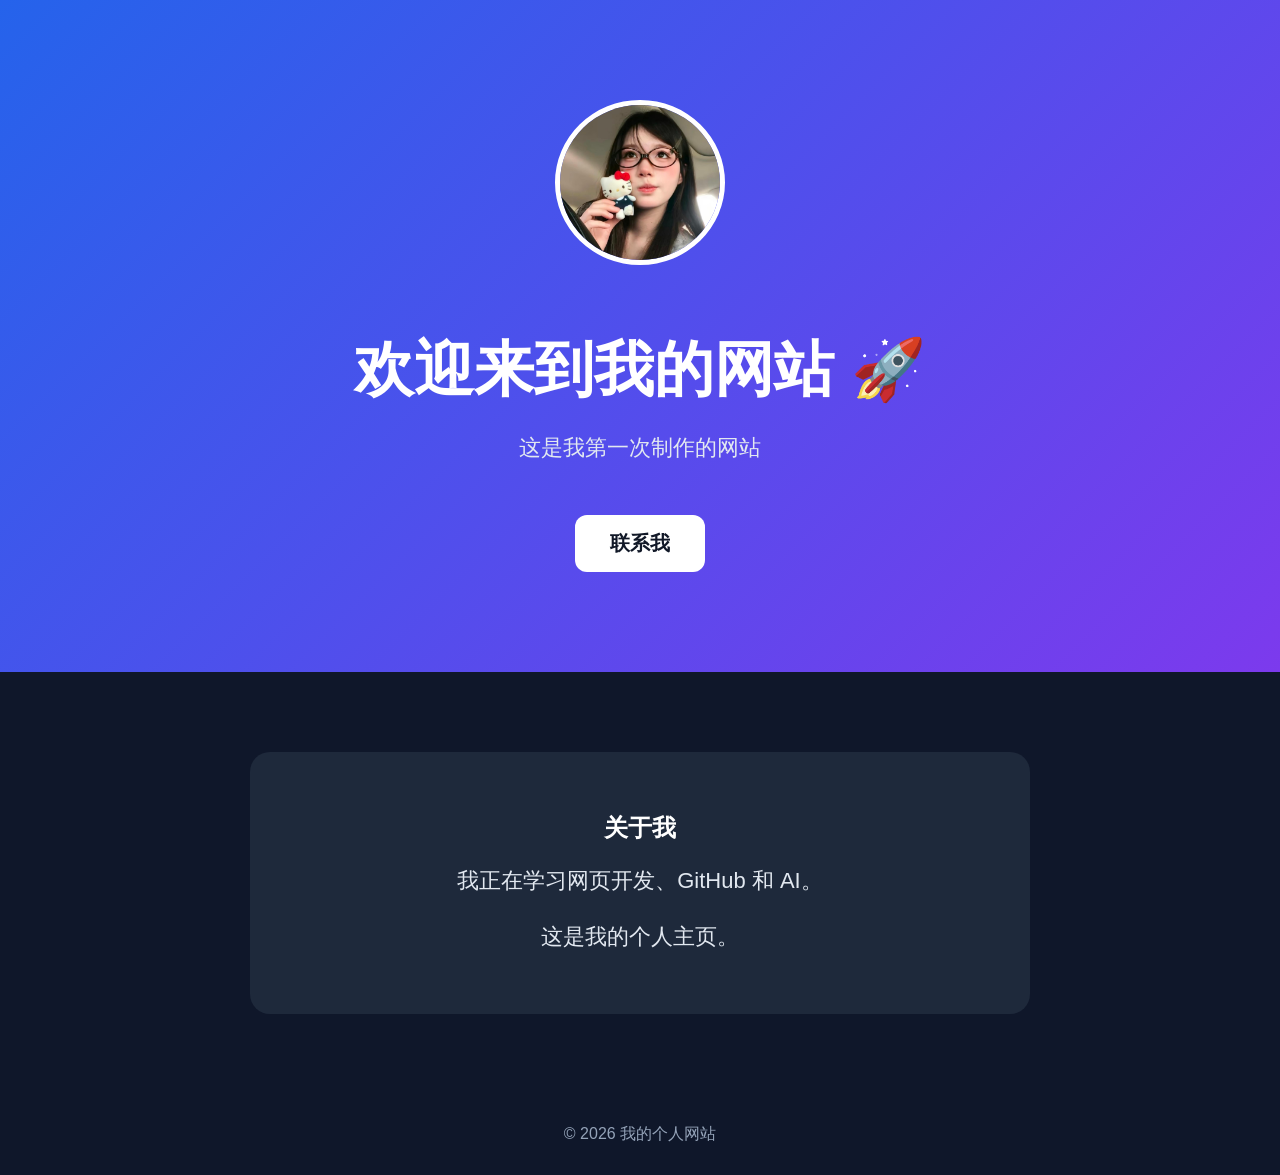
==== index.html @ aecef749 "Update index.html" ====
<!DOCTYPE html>
<html lang="zh">
<head>
  <meta charset="UTF-8">
  <meta name="viewport" content="width=device-width, initial-scale=1.0">
  <title>我的个人网站</title>

  <style>
    body{
      margin:0;
      font-family:Arial, sans-serif;
      background:#0f172a;
      color:white;
      text-align:center;
    }

    header{ padding:100px 20px;
      background:linear-gradient(135deg,#2563eb,#7c3aed);
    }

    h1{
      font-size:60px;
      margin-bottom:20px;
    }

    p{
      font-size:22px;
      color:#e2e8f0;
    }

    .btn{
      display:inline-block;
      margin-top:30px;
      padding:15px 35px;
      background:white;
      color:#111827;
      border-radius:12px;
      text-decoration:none;
      font-size:20px;
      font-weight:bold;
    }

    section{
      padding:80px 20px;
    }

    .card{
      max-width:700px;
      margin:auto;
      background:#1e293b;
      padding:40px;
      border-radius:20px;
    }

    footer{
      padding:30px;
      color:#94a3b8;
    }
  </style>
</head>

<body>

<header>
 <img src="59447ba5-a073-4893-a93e-718adc595aaf.jpg"
width="160"
style="border-radius:50%;margin-bottom:20px;border:5px solid white;">
  
  <h1>欢迎来到我的网站 🚀</h1>
  <p>这是我第一次制作的网站</p>

  <a class="btn" href="#">联系我</a>
</header>

<section>
  <div class="card">
    <h2>关于我</h2>

    <p>
      我正在学习网页开发、GitHub 和 AI。
      <br><br>
      这是我的个人主页。
    </p>
  </div>
</section>

<footer>
  © 2026 我的个人网站
</footer>

</body>
</html>
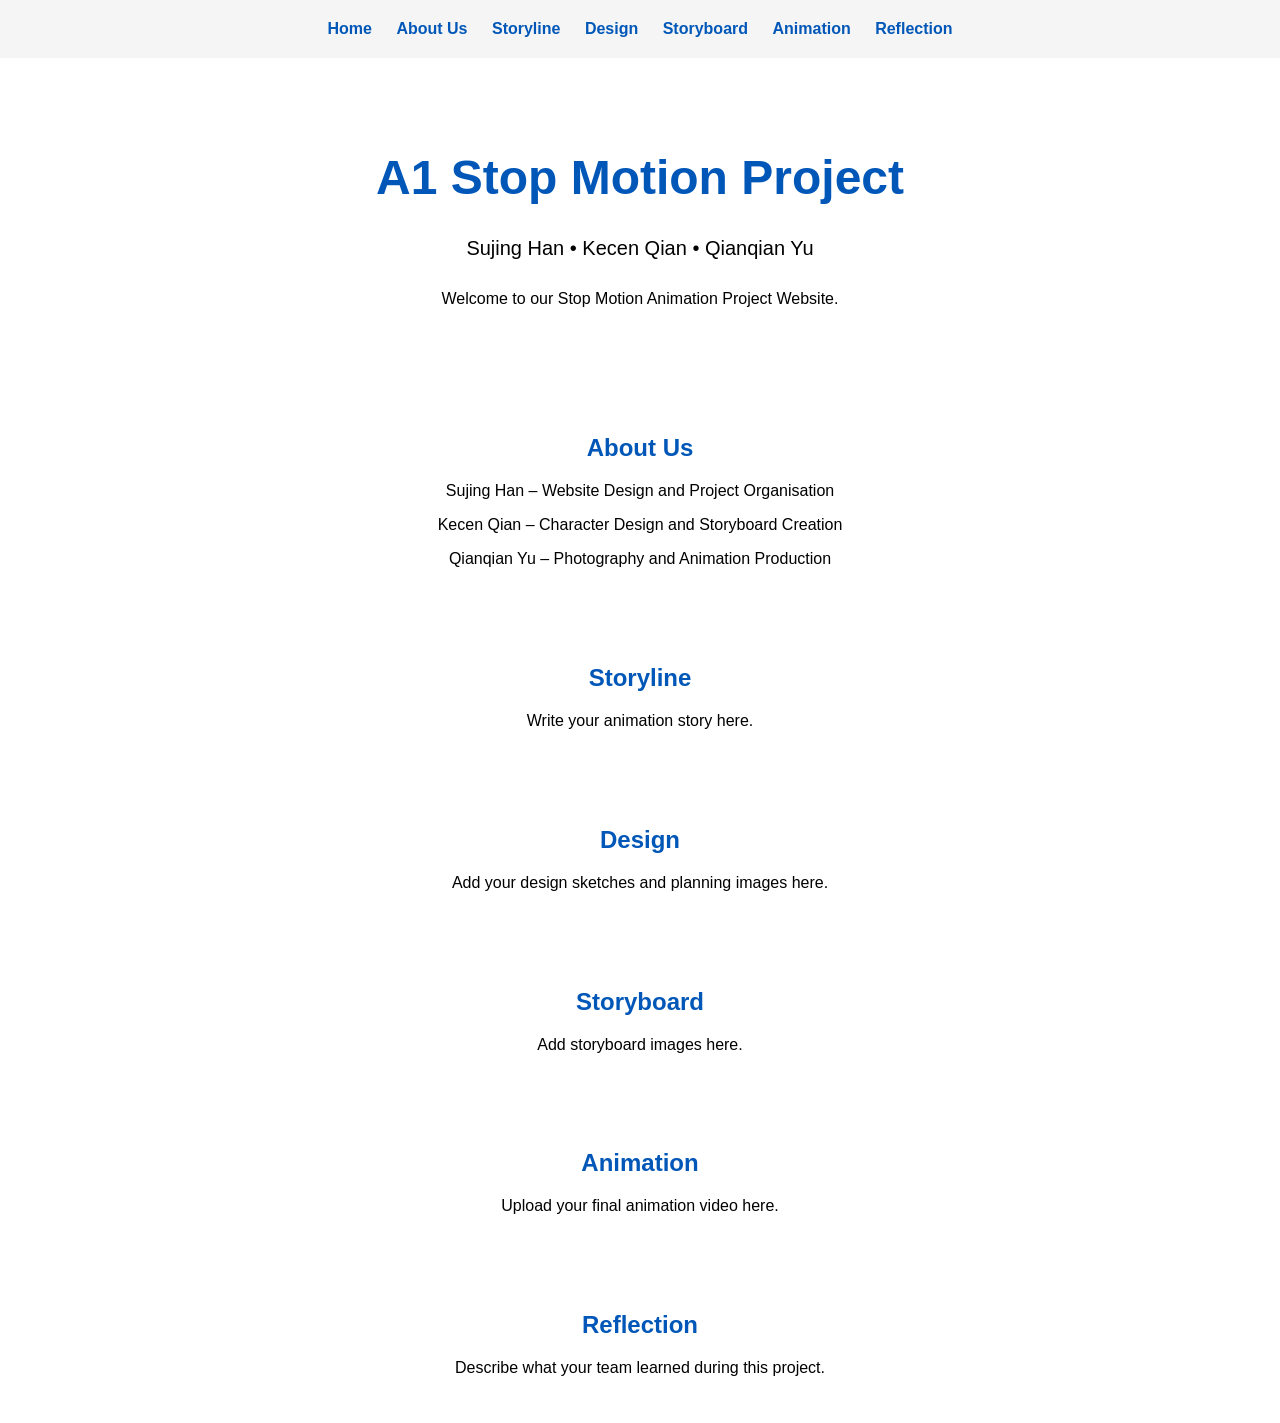
==== commit 806dfedf: "Update index.html" ====
--- a/index.html
+++ b/index.html
@@ -1,92 +1,142 @@
 <!DOCTYPE html>
-<html lang="zh">
+<html lang="en">
 <head>
-  <meta charset="UTF-8">
-  <meta name="viewport" content="width=device-width, initial-scale=1.0">
-  <title>我的个人网站</title>
+<meta charset="UTF-8">
+<meta name="viewport" content="width=device-width, initial-scale=1.0">
+<title>A1 Stop Motion Project</title>
 
-  <style>
-    body{
-      margin:0;
-      font-family:Arial, sans-serif;
-      background:#0f172a;
-      color:white;
-      text-align:center;
-    }
+<style>
+body{
+    margin:0;
+    font-family:Arial,sans-serif;
+    background:white;
+    text-align:center;
+}
 
-    header{ padding:100px 20px;
-      background:linear-gradient(135deg,#2563eb,#7c3aed);
-    }
+header{
+    padding:60px 20px;
+}
 
-    h1{
-      font-size:60px;
-      margin-bottom:20px;
-    }
+h1{
+    color:#0057b8;
+    font-size:48px;
+}
 
-    p{
-      font-size:22px;
-      color:#e2e8f0;
-    }
+.members{
+    margin:30px 0;
+    font-size:20px;
+}
 
-    .btn{
-      display:inline-block;
-      margin-top:30px;
-      padding:15px 35px;
-      background:white;
-      color:#111827;
-      border-radius:12px;
-      text-decoration:none;
-      font-size:20px;
-      font-weight:bold;
-    }
+img{
+    width:250px;
+    border-radius:20px;
+}
 
-    section{
-      padding:80px 20px;
-    }
+section{
+    max-width:800px;
+    margin:auto;
+    padding:30px;
+}
 
-    .card{
-      max-width:700px;
-      margin:auto;
-      background:#1e293b;
-      padding:40px;
-      border-radius:20px;
-    }
+h2{
+    color:#0057b8;
+}
 
-    footer{
-      padding:30px;
-      color:#94a3b8;
-    }
-  </style>
+.menu{
+    background:#f5f5f5;
+    padding:20px;
+}
+
+.menu a{
+    margin:10px;
+    color:#0057b8;
+    text-decoration:none;
+    font-weight:bold;
+}
+</style>
 </head>
 
 <body>
 
-<header>
- <img src="59447ba5-a073-4893-a93e-718adc595aaf.jpg"
-width="160"
-style="border-radius:50%;margin-bottom:20px;border:5px solid white;">
-  
-  <h1>欢迎来到我的网站 🚀</h1>
-  <p>这是我第一次制作的网站</p>
+<div class="menu">
+<a href="#home">Home</a>
+<a href="#about">About Us</a>
+<a href="#storyline">Storyline</a>
+<a href="#design">Design</a>
+<a href="#storyboard">Storyboard</a>
+<a href="#animation">Animation</a>
+<a href="#reflection">Reflection</a>
+</div>
 
-  <a class="btn" href="#">联系我</a>
+<header id="home">
+<h1>A1 Stop Motion Project</h1>
+
+<div class="members">
+Sujing Han • Kecen Qian • Qianqian Yu
+</div>
+
+<p>
+Welcome to our Stop Motion Animation Project Website.
+</p>
 </header>
 
-<section>
-  <div class="card">
-    <h2>关于我</h2>
+<section id="about">
+<h2>About Us</h2>
 
-    <p>
-      我正在学习网页开发、GitHub 和 AI。
-      <br><br>
-      这是我的个人主页。
-    </p>
-  </div>
+<p>
+Sujing Han – Website Design and Project Organisation
+</p>
+
+<p>
+Kecen Qian – Character Design and Storyboard Creation
+</p>
+
+<p>
+Qianqian Yu – Photography and Animation Production
+</p>
+
 </section>
 
-<footer>
-  © 2026 我的个人网站
-</footer>
+<section id="storyline">
+<h2>Storyline</h2>
+
+<p>
+Write your animation story here.
+</p>
+</section>
+
+<section id="design">
+<h2>Design</h2>
+
+<p>
+Add your design sketches and planning images here.
+</p>
+</section>
+
+<section id="storyboard">
+<h2>Storyboard</h2>
+
+<p>
+Add storyboard images here.
+</p>
+</section>
+
+<section id="animation">
+<h2>Animation</h2>
+
+<p>
+Upload your final animation video here.
+</p>
+</section>
+
+<section id="reflection">
+<h2>Reflection</h2>
+
+<p>
+Describe what your team learned during this project.
+</p>
+</section>
 
 </body>
 </html>
+</html>
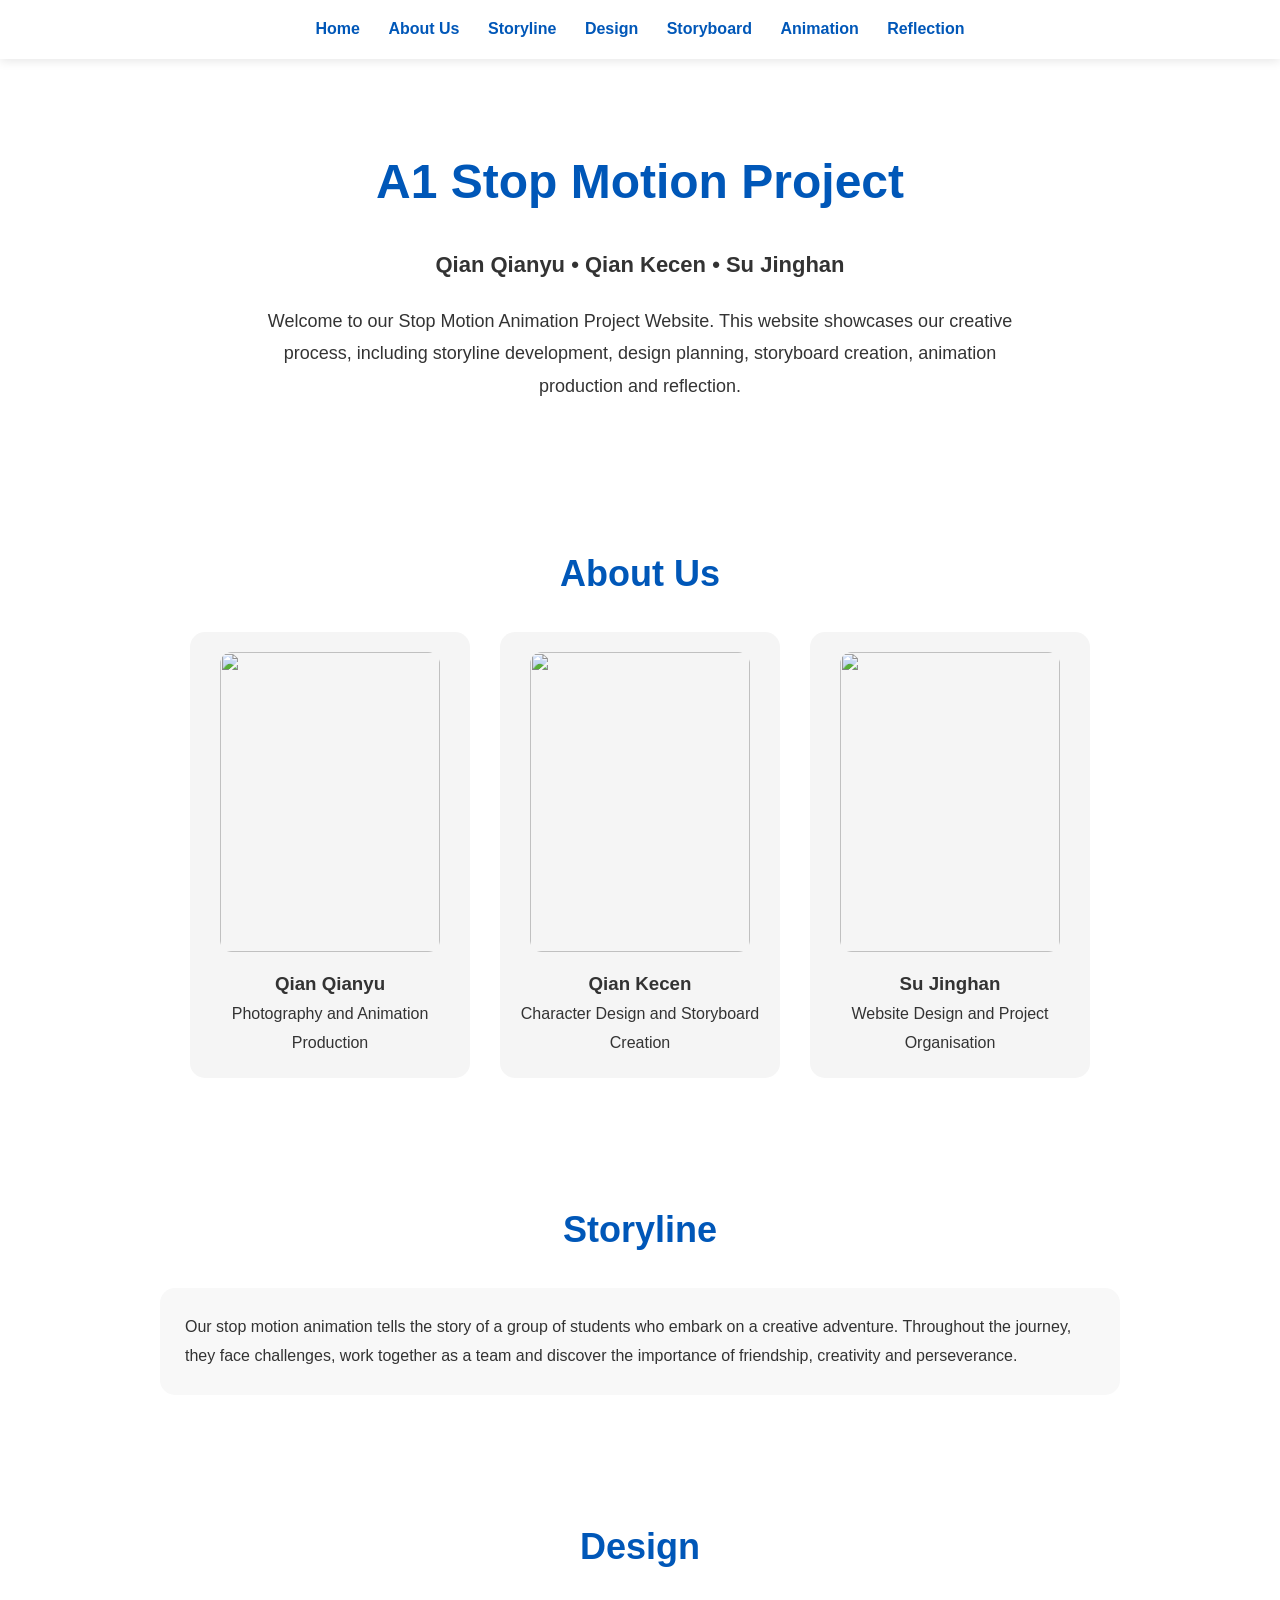
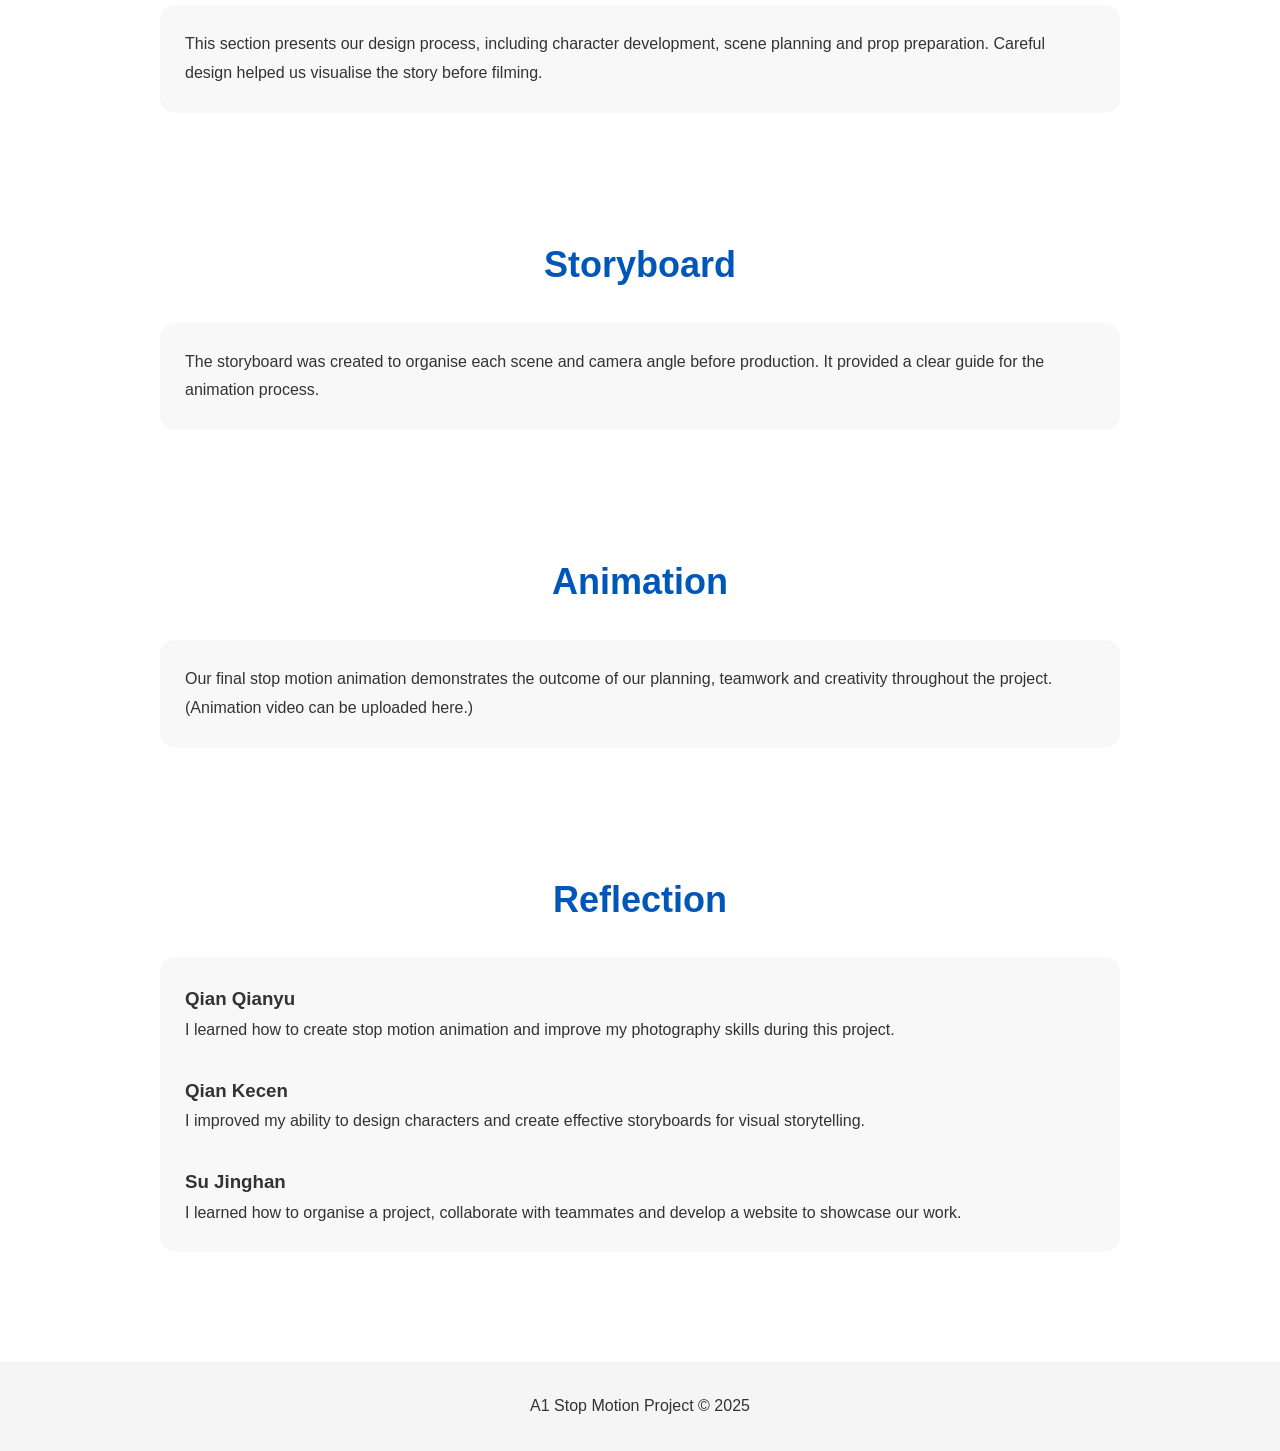
==== commit c25968af: "Update index.html" ====
--- a/index.html
+++ b/index.html
@@ -3,62 +3,140 @@
 <head>
 <meta charset="UTF-8">
 <meta name="viewport" content="width=device-width, initial-scale=1.0">
+
 <title>A1 Stop Motion Project</title>
 
 <style>
+
+*{
+margin:0;
+padding:0;
+box-sizing:border-box;
+}
+
 body{
-    margin:0;
-    font-family:Arial,sans-serif;
-    background:white;
-    text-align:center;
+font-family:Arial,sans-serif;
+background:#ffffff;
+color:#333;
+line-height:1.8;
+}
+
+nav{
+position:sticky;
+top:0;
+background:white;
+padding:15px;
+text-align:center;
+box-shadow:0 2px 10px rgba(0,0,0,0.1);
+z-index:100;
+}
+
+nav a{
+color:#0057b8;
+text-decoration:none;
+margin:0 12px;
+font-weight:bold;
 }
 
 header{
-    padding:60px 20px;
+padding:80px 20px;
+text-align:center;
 }
 
 h1{
-    color:#0057b8;
-    font-size:48px;
+color:#0057b8;
+font-size:48px;
+margin-bottom:20px;
 }
 
 .members{
-    margin:30px 0;
-    font-size:20px;
-}
-
-img{
-    width:250px;
-    border-radius:20px;
+font-size:22px;
+font-weight:bold;
+margin-bottom:20px;
+}
+
+.intro{
+max-width:800px;
+margin:auto;
+font-size:18px;
 }
 
 section{
-    max-width:800px;
-    margin:auto;
-    padding:30px;
+max-width:1000px;
+margin:auto;
+padding:60px 20px;
 }
 
 h2{
-    color:#0057b8;
-}
-
-.menu{
-    background:#f5f5f5;
-    padding:20px;
-}
-
-.menu a{
-    margin:10px;
-    color:#0057b8;
-    text-decoration:none;
-    font-weight:bold;
-}
+color:#0057b8;
+margin-bottom:25px;
+font-size:36px;
+text-align:center;
+}
+
+.member-container{
+display:flex;
+flex-wrap:wrap;
+justify-content:center;
+gap:30px;
+}
+
+.member-box{
+width:280px;
+background:#f5f5f5;
+padding:20px;
+border-radius:15px;
+text-align:center;
+}
+
+.member-box img{
+width:220px;
+height:300px;
+object-fit:cover;
+border-radius:12px;
+margin-bottom:15px;
+}
+
+.card{
+background:#f8f8f8;
+padding:25px;
+border-radius:15px;
+}
+
+footer{
+background:#f5f5f5;
+padding:30px;
+text-align:center;
+margin-top:50px;
+}
+
+@media(max-width:768px){
+
+h1{
+font-size:38px;
+}
+
+.members{
+font-size:18px;
+}
+
+nav a{
+display:block;
+margin:10px 0;
+}
+
+.member-box{
+width:100%;
+}
+
+}
+
 </style>
 </head>
 
 <body>
 
-<div class="menu">
+<nav>
 <a href="#home">Home</a>
 <a href="#about">About Us</a>
 <a href="#storyline">Storyline</a>
@@ -66,77 +144,169 @@
 <a href="#storyboard">Storyboard</a>
 <a href="#animation">Animation</a>
 <a href="#reflection">Reflection</a>
-</div>
+</nav>
 
 <header id="home">
+
 <h1>A1 Stop Motion Project</h1>
 
 <div class="members">
-Sujing Han • Kecen Qian • Qianqian Yu
-</div>
-
-<p>
+Qian Qianyu • Qian Kecen • Su Jinghan
+</div>
+
+<p class="intro">
 Welcome to our Stop Motion Animation Project Website.
-</p>
+This website showcases our creative process, including
+storyline development, design planning, storyboard creation,
+animation production and reflection.
+</p>
+
 </header>
 
 <section id="about">
+
 <h2>About Us</h2>
 
-<p>
-Sujing Han – Website Design and Project Organisation
-</p>
-
-<p>
-Kecen Qian – Character Design and Storyboard Creation
-</p>
-
-<p>
-Qianqian Yu – Photography and Animation Production
-</p>
+<div class="member-container">
+
+<div class="member-box">
+<img src="qianqianyu.jpg">
+<h3>Qian Qianyu</h3>
+<p>
+Photography and Animation Production
+</p>
+</div>
+
+<div class="member-box">
+<img src="qiankecen.jpg">
+<h3>Qian Kecen</h3>
+<p>
+Character Design and Storyboard Creation
+</p>
+</div>
+
+<div class="member-box">
+<img src="sujinghan.jpg">
+<h3>Su Jinghan</h3>
+<p>
+Website Design and Project Organisation
+</p>
+</div>
+
+</div>
 
 </section>
 
 <section id="storyline">
+
 <h2>Storyline</h2>
 
-<p>
-Write your animation story here.
-</p>
+<div class="card">
+
+<p>
+Our stop motion animation tells the story of a group of students
+who embark on a creative adventure. Throughout the journey,
+they face challenges, work together as a team and discover the
+importance of friendship, creativity and perseverance.
+</p>
+
+</div>
+
 </section>
 
 <section id="design">
+
 <h2>Design</h2>
 
-<p>
-Add your design sketches and planning images here.
-</p>
+<div class="card">
+
+<p>
+This section presents our design process, including character
+development, scene planning and prop preparation. Careful design
+helped us visualise the story before filming.
+</p>
+
+</div>
+
 </section>
 
 <section id="storyboard">
+
 <h2>Storyboard</h2>
 
-<p>
-Add storyboard images here.
-</p>
+<div class="card">
+
+<p>
+The storyboard was created to organise each scene and camera
+angle before production. It provided a clear guide for the
+animation process.
+</p>
+
+</div>
+
 </section>
 
 <section id="animation">
+
 <h2>Animation</h2>
 
-<p>
-Upload your final animation video here.
-</p>
+<div class="card">
+
+<p>
+Our final stop motion animation demonstrates the outcome of our
+planning, teamwork and creativity throughout the project.
+</p>
+
+<p>
+(Animation video can be uploaded here.)
+</p>
+
+</div>
+
 </section>
 
 <section id="reflection">
+
 <h2>Reflection</h2>
 
-<p>
-Describe what your team learned during this project.
-</p>
-</section>
+<div class="card">
+
+<h3>Qian Qianyu</h3>
+
+<p>
+I learned how to create stop motion animation and improve my
+photography skills during this project.
+</p>
+
+<br>
+
+<h3>Qian Kecen</h3>
+
+<p>
+I improved my ability to design characters and create effective
+storyboards for visual storytelling.
+</p>
+
+<br>
+
+<h3>Su Jinghan</h3>
+
+<p>
+I learned how to organise a project, collaborate with teammates
+and develop a website to showcase our work.
+</p>
+
+</div>
+
+</section>
+
+<footer>
+
+<p>
+A1 Stop Motion Project © 2025
+</p>
+
+</footer>
 
 </body>
 </html>
-</html>
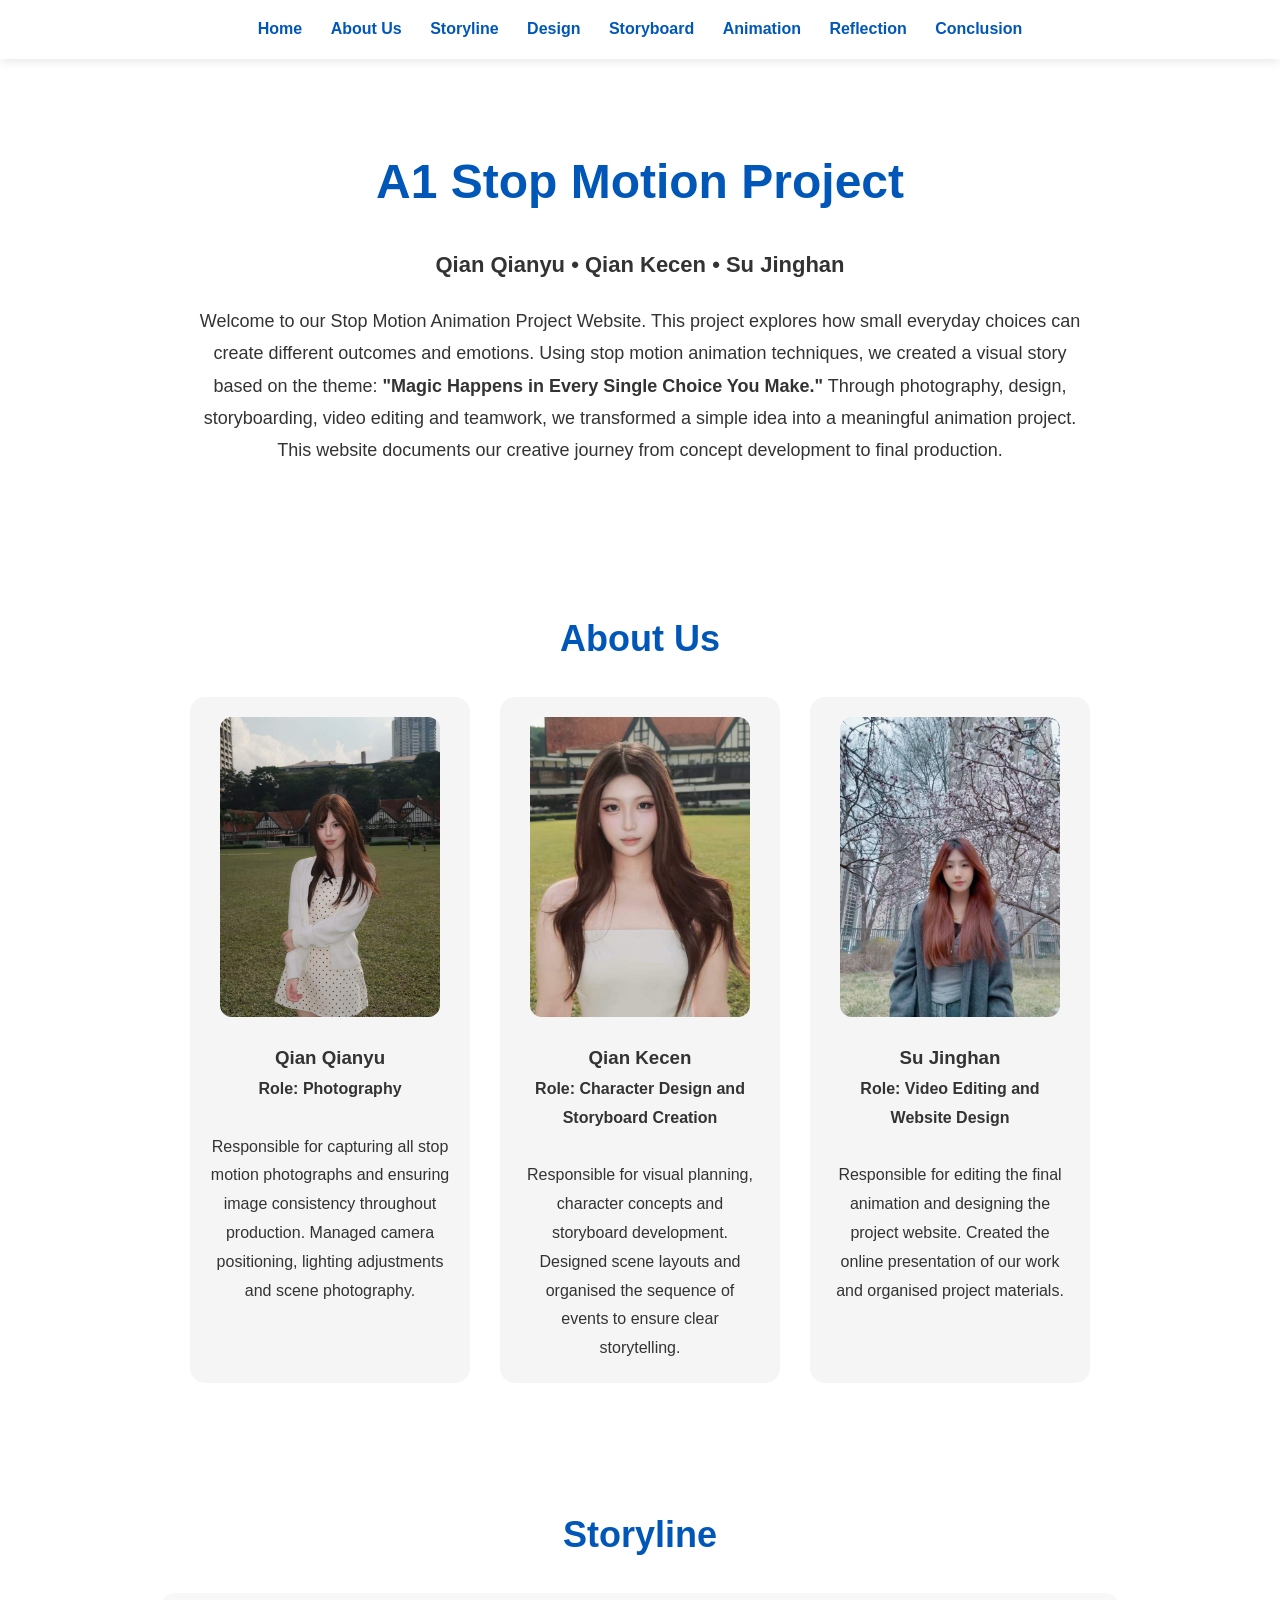
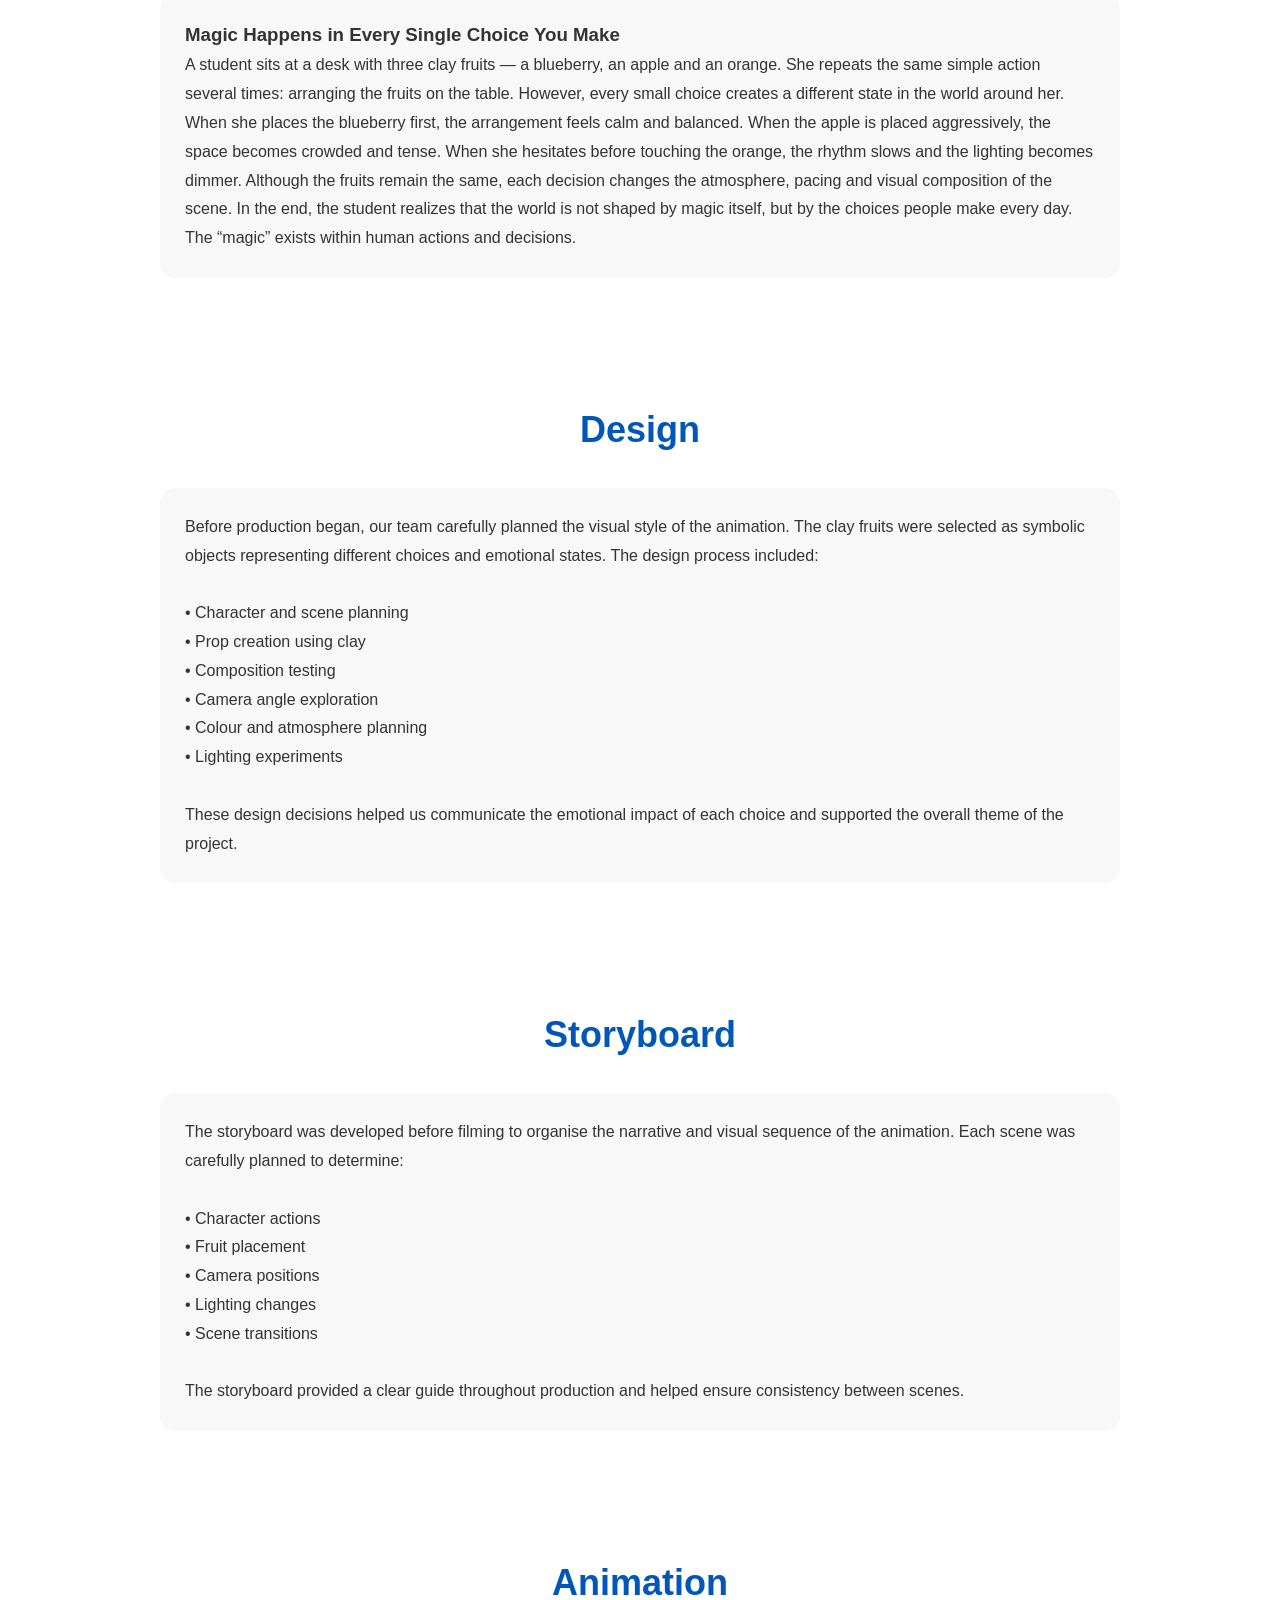
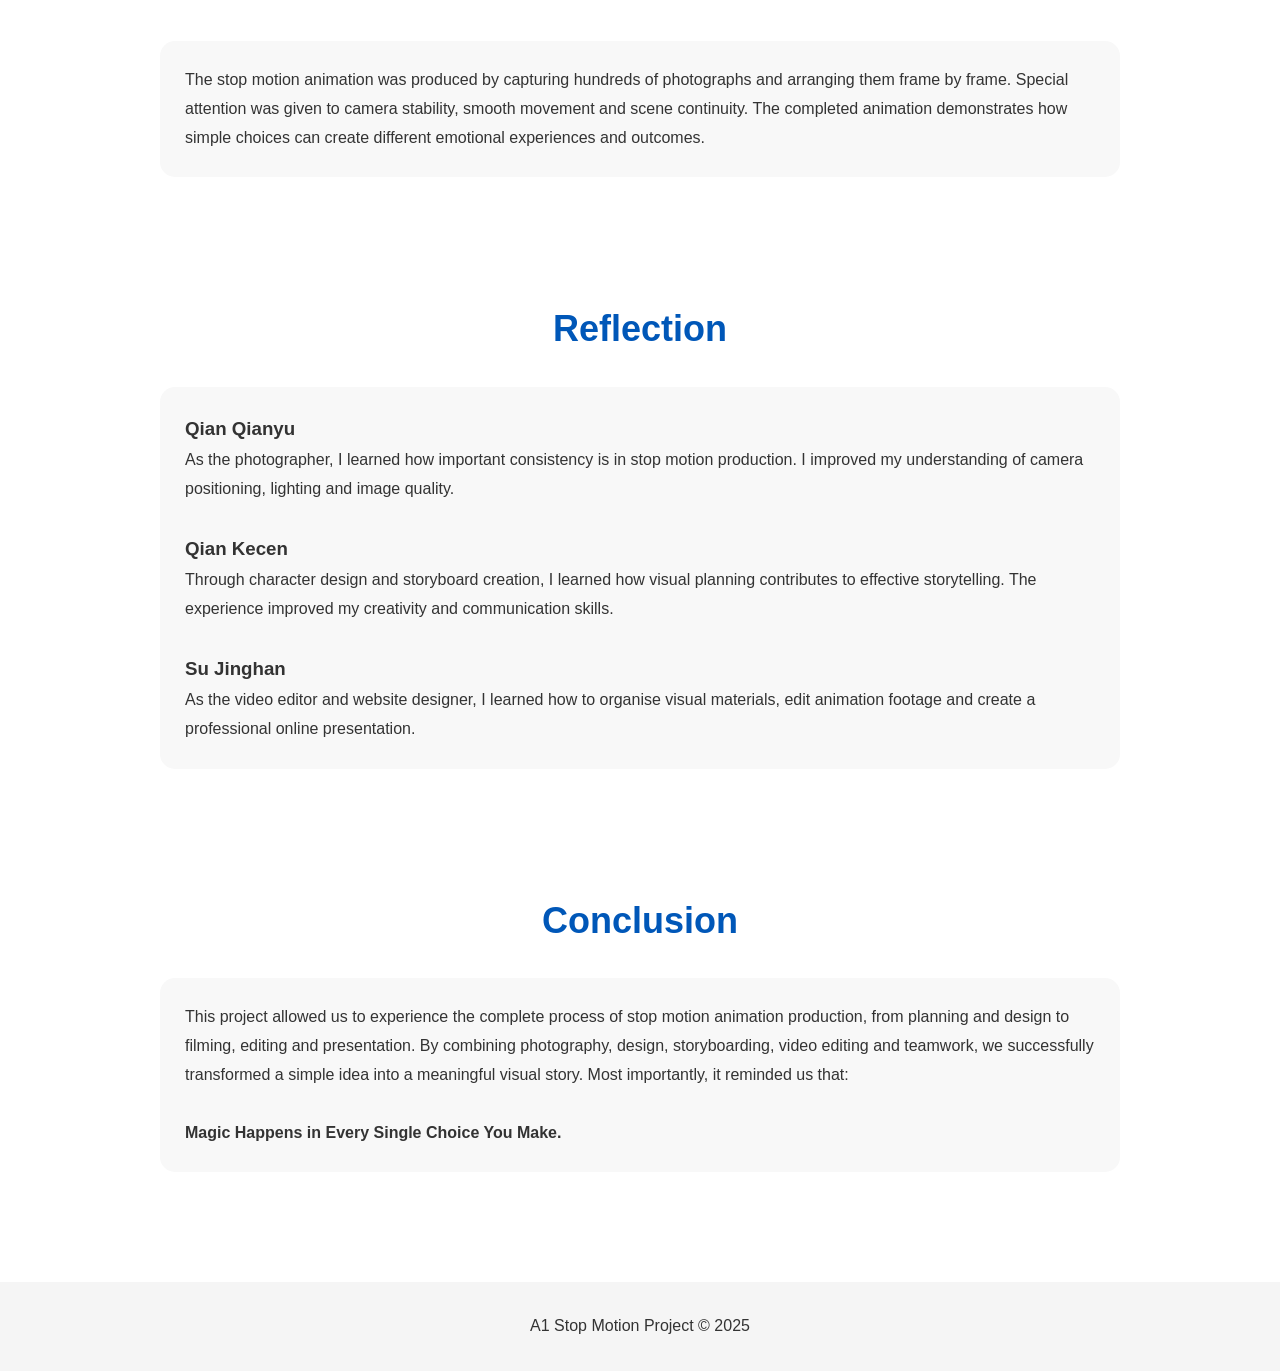
==== commit 07d3871f: "Update index.html" ====
--- a/index.html
+++ b/index.html
@@ -3,7 +3,6 @@
 <head>
 <meta charset="UTF-8">
 <meta name="viewport" content="width=device-width, initial-scale=1.0">
-
 <title>A1 Stop Motion Project</title>
 
 <style>
@@ -14,8 +13,12 @@
 box-sizing:border-box;
 }
 
+html{
+scroll-behavior:smooth;
+}
+
 body{
-font-family:Arial,sans-serif;
+font-family:Arial, sans-serif;
 background:#ffffff;
 color:#333;
 line-height:1.8;
@@ -28,7 +31,7 @@
 padding:15px;
 text-align:center;
 box-shadow:0 2px 10px rgba(0,0,0,0.1);
-z-index:100;
+z-index:1000;
 }
 
 nav a{
@@ -44,8 +47,8 @@
 }
 
 h1{
+font-size:48px;
 color:#0057b8;
-font-size:48px;
 margin-bottom:20px;
 }
 
@@ -56,7 +59,7 @@
 }
 
 .intro{
-max-width:800px;
+max-width:900px;
 margin:auto;
 font-size:18px;
 }
@@ -68,9 +71,9 @@
 }
 
 h2{
+font-size:36px;
 color:#0057b8;
 margin-bottom:25px;
-font-size:36px;
 text-align:center;
 }
 
@@ -82,10 +85,10 @@
 }
 
 .member-box{
-width:280px;
 background:#f5f5f5;
 padding:20px;
 border-radius:15px;
+width:280px;
 text-align:center;
 }
 
@@ -112,17 +115,17 @@
 
 @media(max-width:768px){
 
-h1{
-font-size:38px;
-}
-
-.members{
-font-size:18px;
-}
-
 nav a{
 display:block;
 margin:10px 0;
+}
+
+h1{
+font-size:38px;
+}
+
+.members{
+font-size:18px;
 }
 
 .member-box{
@@ -144,6 +147,7 @@
 <a href="#storyboard">Storyboard</a>
 <a href="#animation">Animation</a>
 <a href="#reflection">Reflection</a>
+<a href="#conclusion">Conclusion</a>
 </nav>
 
 <header id="home">
@@ -156,9 +160,16 @@
 
 <p class="intro">
 Welcome to our Stop Motion Animation Project Website.
-This website showcases our creative process, including
-storyline development, design planning, storyboard creation,
-animation production and reflection.
+
+This project explores how small everyday choices can create different outcomes and emotions.
+
+Using stop motion animation techniques, we created a visual story based on the theme:
+
+<strong>"Magic Happens in Every Single Choice You Make."</strong>
+
+Through photography, design, storyboarding, video editing and teamwork, we transformed a simple idea into a meaningful animation project.
+
+This website documents our creative journey from concept development to final production.
 </p>
 
 </header>
@@ -170,27 +181,48 @@
 <div class="member-container">
 
 <div class="member-box">
-<img src="qianqianyu.jpg">
+
+<img src="QIAN QIANYU.jpg">
+
 <h3>Qian Qianyu</h3>
-<p>
-Photography and Animation Production
-</p>
+
+<p>
+<strong>Role: Photography</strong>
+<br><br>
+Responsible for capturing all stop motion photographs and ensuring image consistency throughout production.
+Managed camera positioning, lighting adjustments and scene photography.
+</p>
+
 </div>
 
 <div class="member-box">
-<img src="qiankecen.jpg">
+
+<img src="QIAN KECEN.jpg">
+
 <h3>Qian Kecen</h3>
-<p>
-Character Design and Storyboard Creation
-</p>
+
+<p>
+<strong>Role: Character Design and Storyboard Creation</strong>
+<br><br>
+Responsible for visual planning, character concepts and storyboard development.
+Designed scene layouts and organised the sequence of events to ensure clear storytelling.
+</p>
+
 </div>
 
 <div class="member-box">
-<img src="sujinghan.jpg">
+
+<img src="SU JINGHAN.JPG">
+
 <h3>Su Jinghan</h3>
-<p>
-Website Design and Project Organisation
-</p>
+
+<p>
+<strong>Role: Video Editing and Website Design</strong>
+<br><br>
+Responsible for editing the final animation and designing the project website.
+Created the online presentation of our work and organised project materials.
+</p>
+
 </div>
 
 </div>
@@ -203,11 +235,28 @@
 
 <div class="card">
 
-<p>
-Our stop motion animation tells the story of a group of students
-who embark on a creative adventure. Throughout the journey,
-they face challenges, work together as a team and discover the
-importance of friendship, creativity and perseverance.
+<h3>Magic Happens in Every Single Choice You Make</h3>
+
+<p>
+
+A student sits at a desk with three clay fruits — a blueberry, an apple and an orange.
+
+She repeats the same simple action several times: arranging the fruits on the table.
+
+However, every small choice creates a different state in the world around her.
+
+When she places the blueberry first, the arrangement feels calm and balanced.
+
+When the apple is placed aggressively, the space becomes crowded and tense.
+
+When she hesitates before touching the orange, the rhythm slows and the lighting becomes dimmer.
+
+Although the fruits remain the same, each decision changes the atmosphere, pacing and visual composition of the scene.
+
+In the end, the student realizes that the world is not shaped by magic itself, but by the choices people make every day.
+
+The “magic” exists within human actions and decisions.
+
 </p>
 
 </div>
@@ -221,9 +270,26 @@
 <div class="card">
 
 <p>
-This section presents our design process, including character
-development, scene planning and prop preparation. Careful design
-helped us visualise the story before filming.
+
+Before production began, our team carefully planned the visual style of the animation.
+
+The clay fruits were selected as symbolic objects representing different choices and emotional states.
+
+The design process included:
+
+<br><br>
+
+• Character and scene planning<br>
+• Prop creation using clay<br>
+• Composition testing<br>
+• Camera angle exploration<br>
+• Colour and atmosphere planning<br>
+• Lighting experiments
+
+<br><br>
+
+These design decisions helped us communicate the emotional impact of each choice and supported the overall theme of the project.
+
 </p>
 
 </div>
@@ -237,9 +303,23 @@
 <div class="card">
 
 <p>
-The storyboard was created to organise each scene and camera
-angle before production. It provided a clear guide for the
-animation process.
+
+The storyboard was developed before filming to organise the narrative and visual sequence of the animation.
+
+Each scene was carefully planned to determine:
+
+<br><br>
+
+• Character actions<br>
+• Fruit placement<br>
+• Camera positions<br>
+• Lighting changes<br>
+• Scene transitions
+
+<br><br>
+
+The storyboard provided a clear guide throughout production and helped ensure consistency between scenes.
+
 </p>
 
 </div>
@@ -253,12 +333,13 @@
 <div class="card">
 
 <p>
-Our final stop motion animation demonstrates the outcome of our
-planning, teamwork and creativity throughout the project.
-</p>
-
-<p>
-(Animation video can be uploaded here.)
+
+The stop motion animation was produced by capturing hundreds of photographs and arranging them frame by frame.
+
+Special attention was given to camera stability, smooth movement and scene continuity.
+
+The completed animation demonstrates how simple choices can create different emotional experiences and outcomes.
+
 </p>
 
 </div>
@@ -274,8 +355,8 @@
 <h3>Qian Qianyu</h3>
 
 <p>
-I learned how to create stop motion animation and improve my
-photography skills during this project.
+As the photographer, I learned how important consistency is in stop motion production.
+I improved my understanding of camera positioning, lighting and image quality.
 </p>
 
 <br>
@@ -283,8 +364,8 @@
 <h3>Qian Kecen</h3>
 
 <p>
-I improved my ability to design characters and create effective
-storyboards for visual storytelling.
+Through character design and storyboard creation, I learned how visual planning contributes to effective storytelling.
+The experience improved my creativity and communication skills.
 </p>
 
 <br>
@@ -292,8 +373,31 @@
 <h3>Su Jinghan</h3>
 
 <p>
-I learned how to organise a project, collaborate with teammates
-and develop a website to showcase our work.
+As the video editor and website designer, I learned how to organise visual materials, edit animation footage and create a professional online presentation.
+</p>
+
+</div>
+
+</section>
+
+<section id="conclusion">
+
+<h2>Conclusion</h2>
+
+<div class="card">
+
+<p>
+
+This project allowed us to experience the complete process of stop motion animation production, from planning and design to filming, editing and presentation.
+
+By combining photography, design, storyboarding, video editing and teamwork, we successfully transformed a simple idea into a meaningful visual story.
+
+Most importantly, it reminded us that:
+
+<br><br>
+
+<strong>Magic Happens in Every Single Choice You Make.</strong>
+
 </p>
 
 </div>
@@ -301,11 +405,7 @@
 </section>
 
 <footer>
-
-<p>
-A1 Stop Motion Project © 2025
-</p>
-
+<p>A1 Stop Motion Project © 2025</p>
 </footer>
 
 </body>
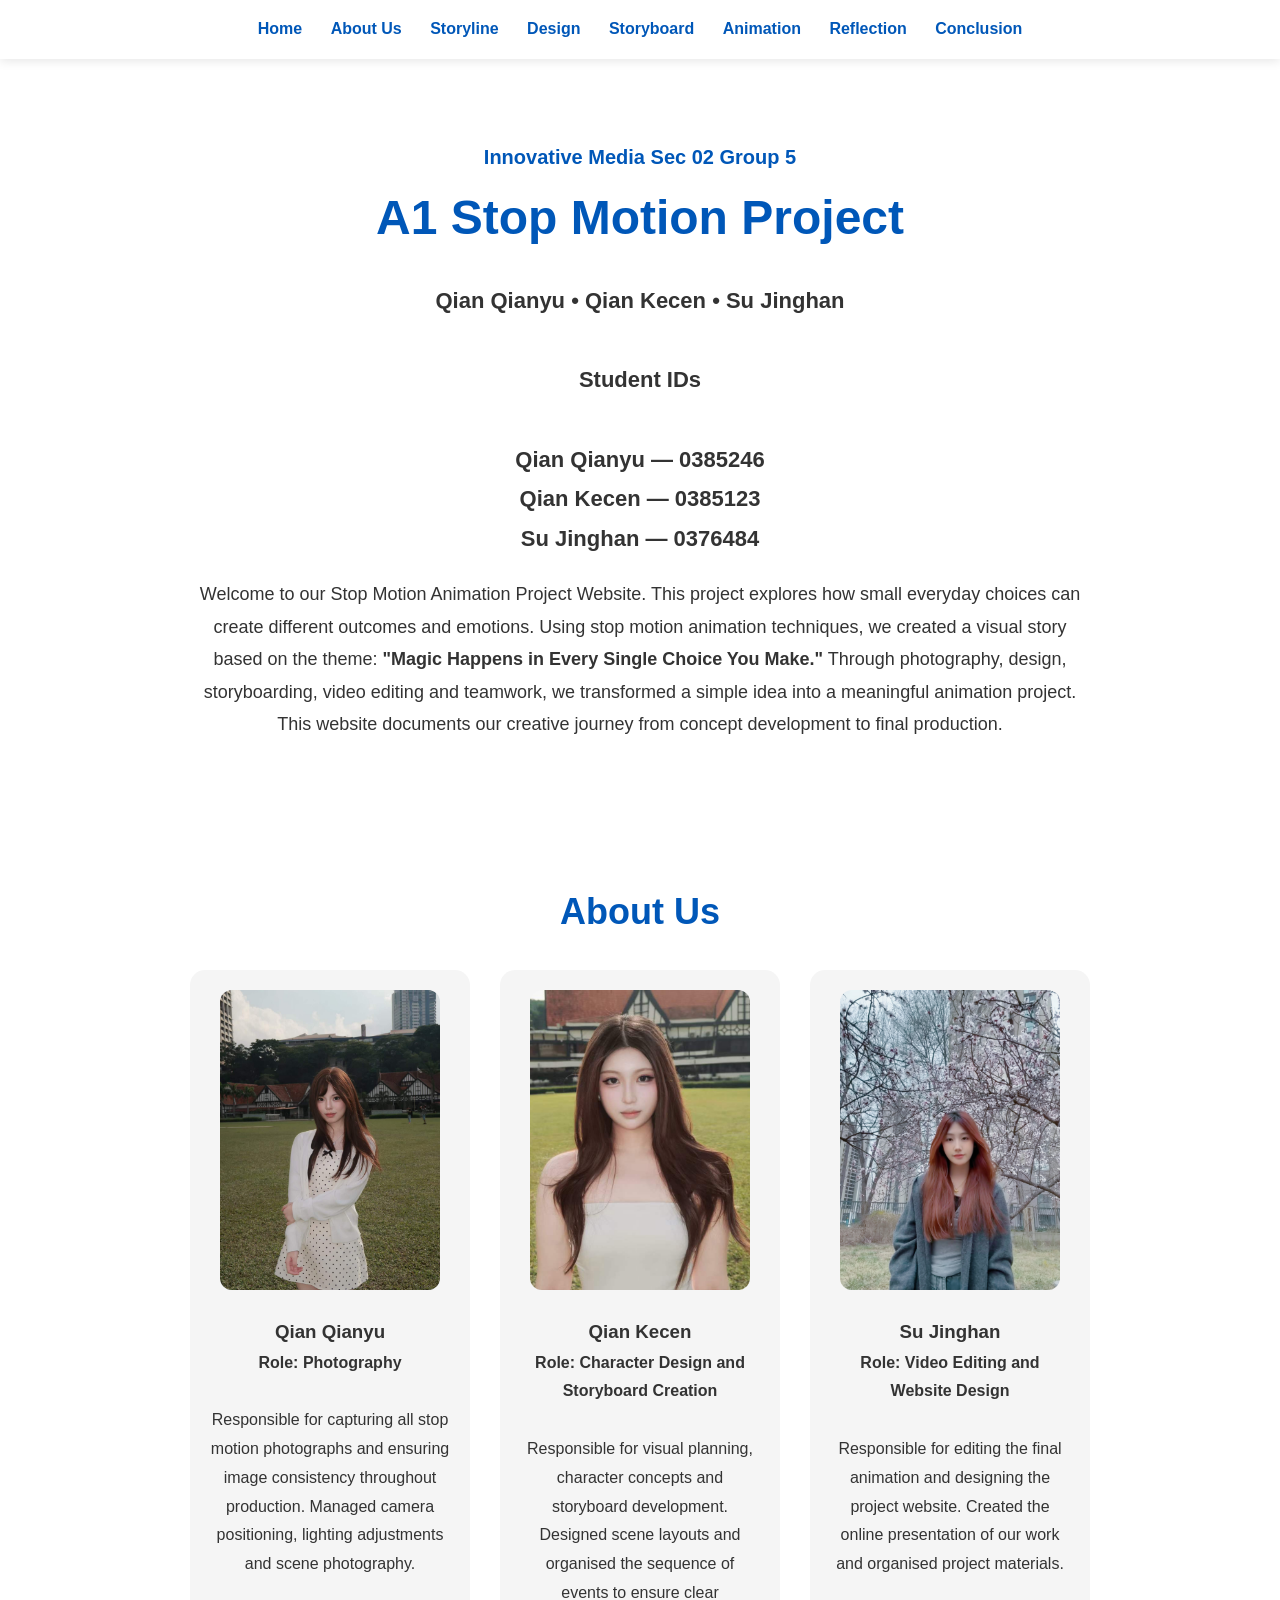
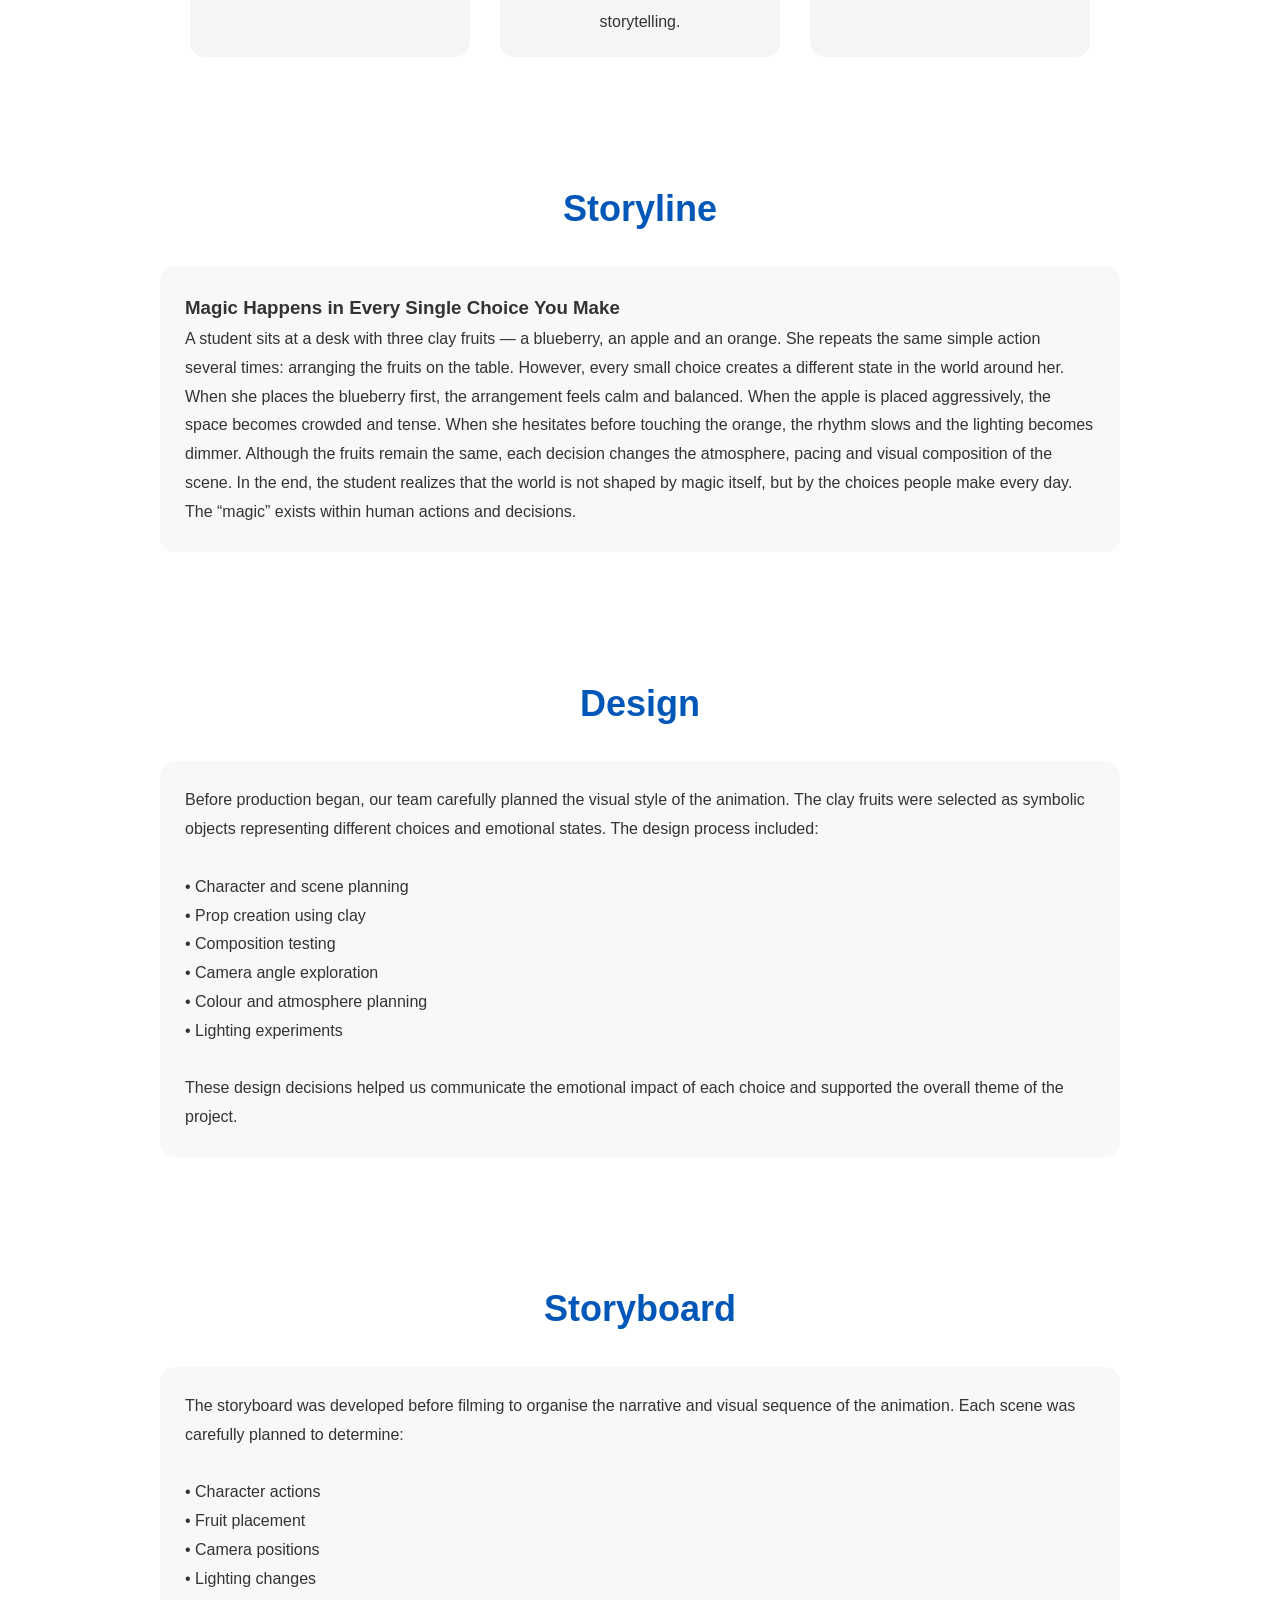
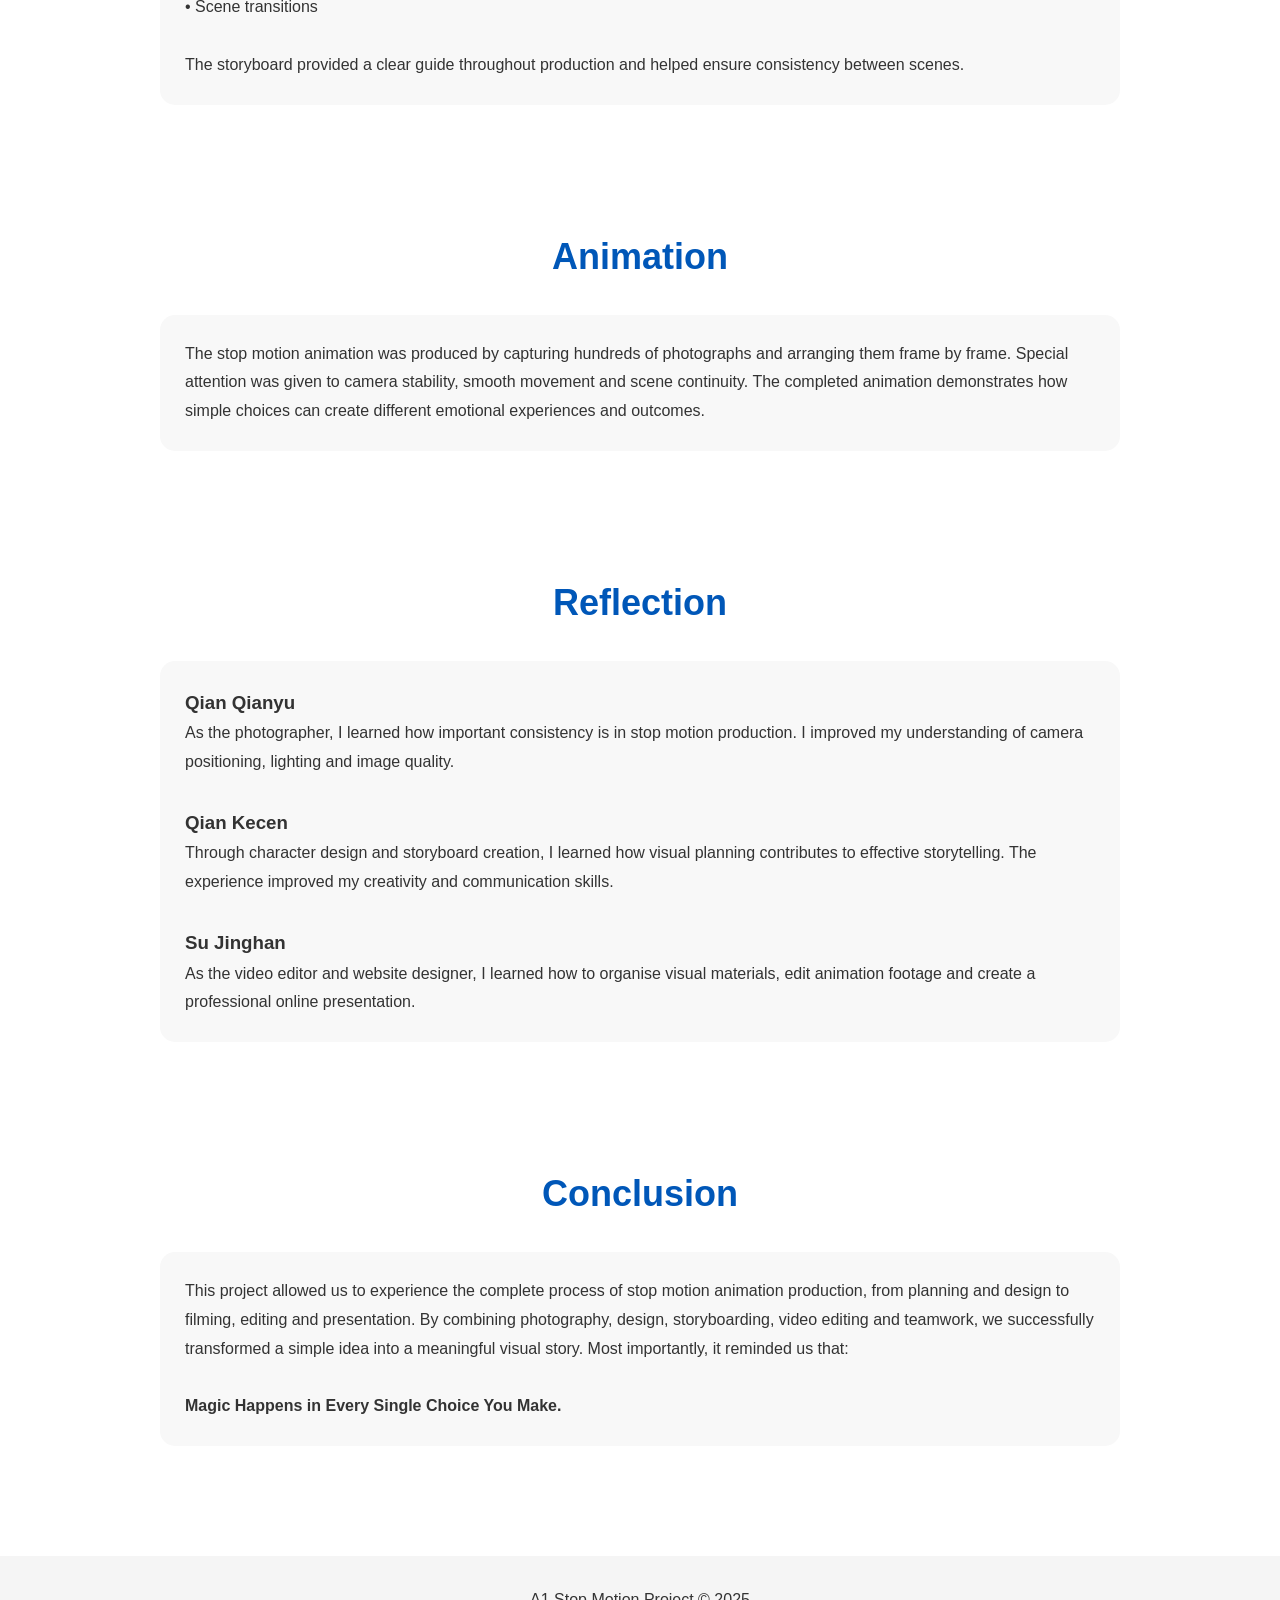
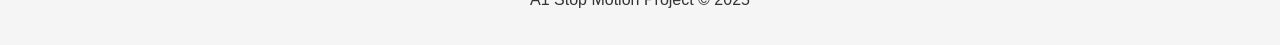
==== commit 634e2482: "Update index.html" ====
--- a/index.html
+++ b/index.html
@@ -151,11 +151,32 @@
 </nav>
 
 <header id="home">
+<p style="color:#0057b8;font-size:20px;font-weight:bold;">
+Innovative Media Sec 02 Group 5
+</p>
 
 <h1>A1 Stop Motion Project</h1>
 
 <div class="members">
+
 Qian Qianyu • Qian Kecen • Su Jinghan
+
+<br><br>
+
+Student IDs
+
+<br><br>
+
+Qian Qianyu — 0385246
+
+<br>
+
+Qian Kecen — 0385123
+
+<br>
+
+Su Jinghan — 0376484
+
 </div>
 
 <p class="intro">
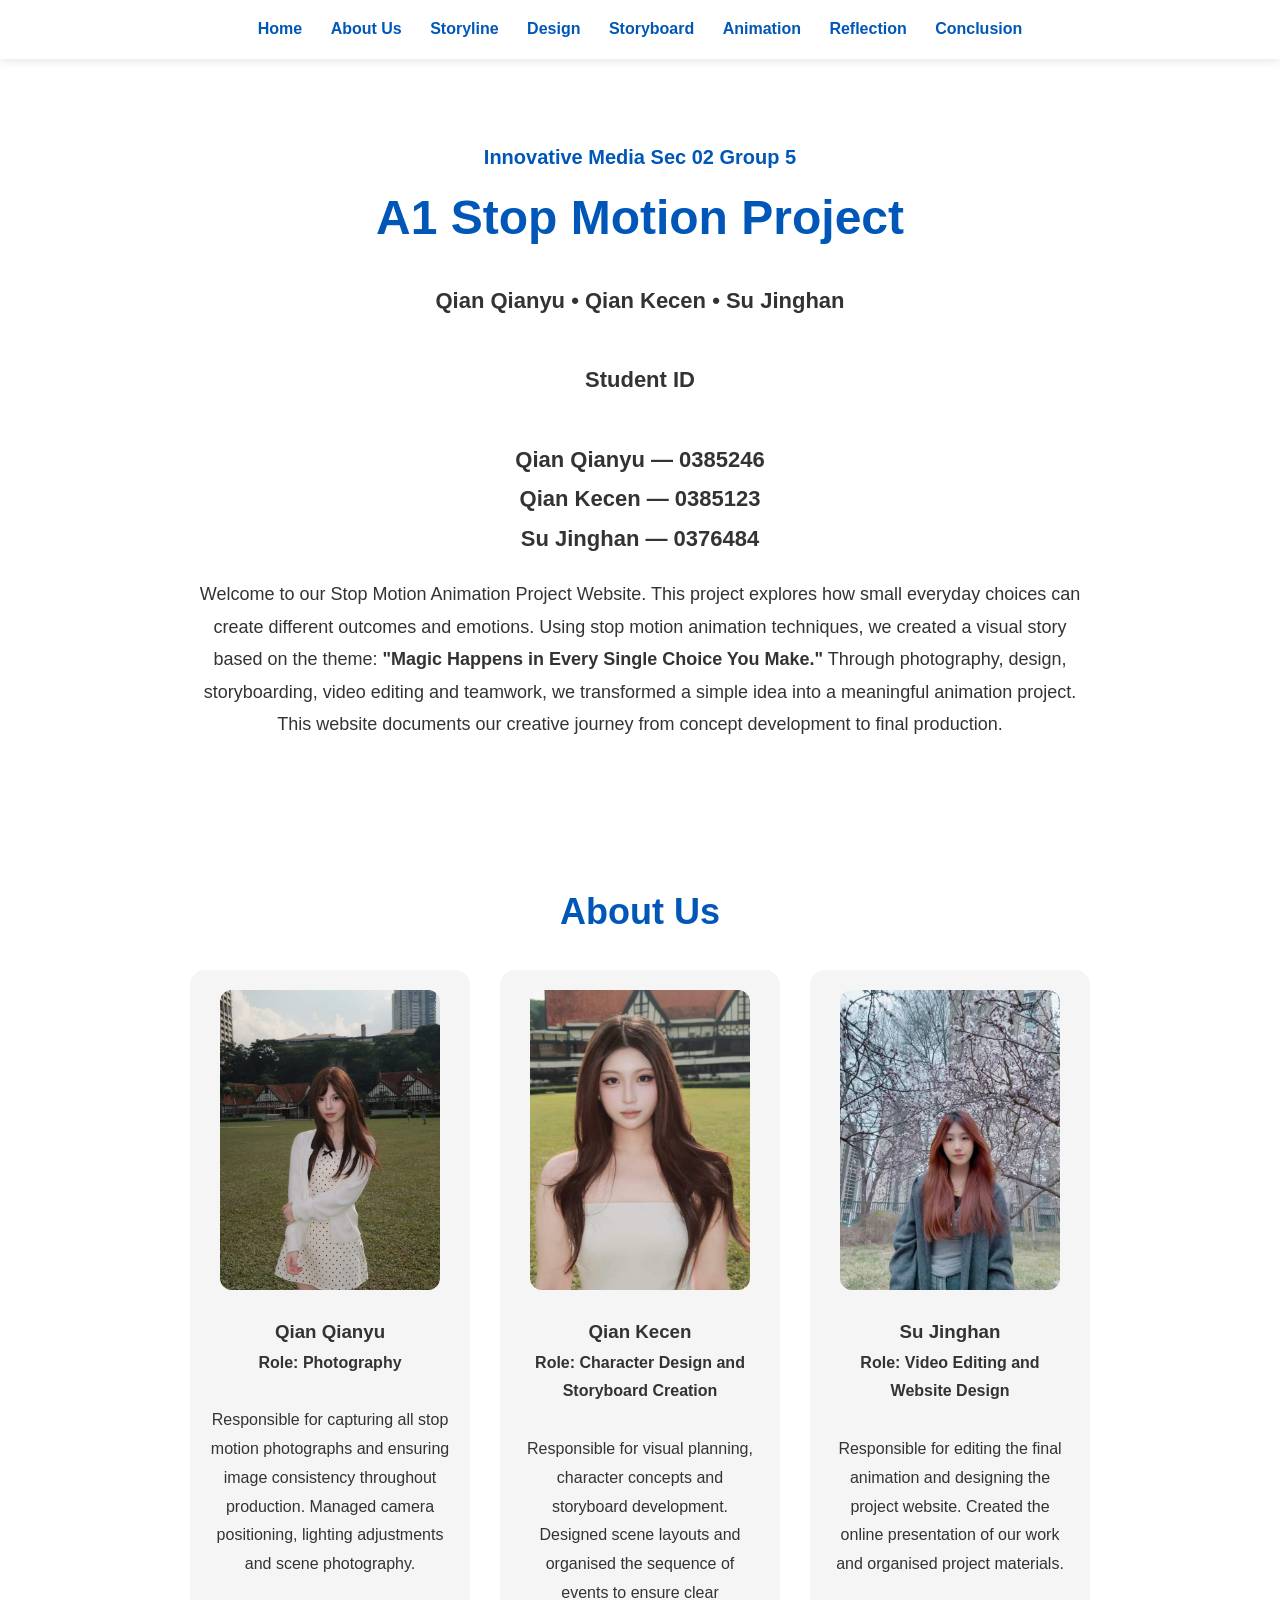
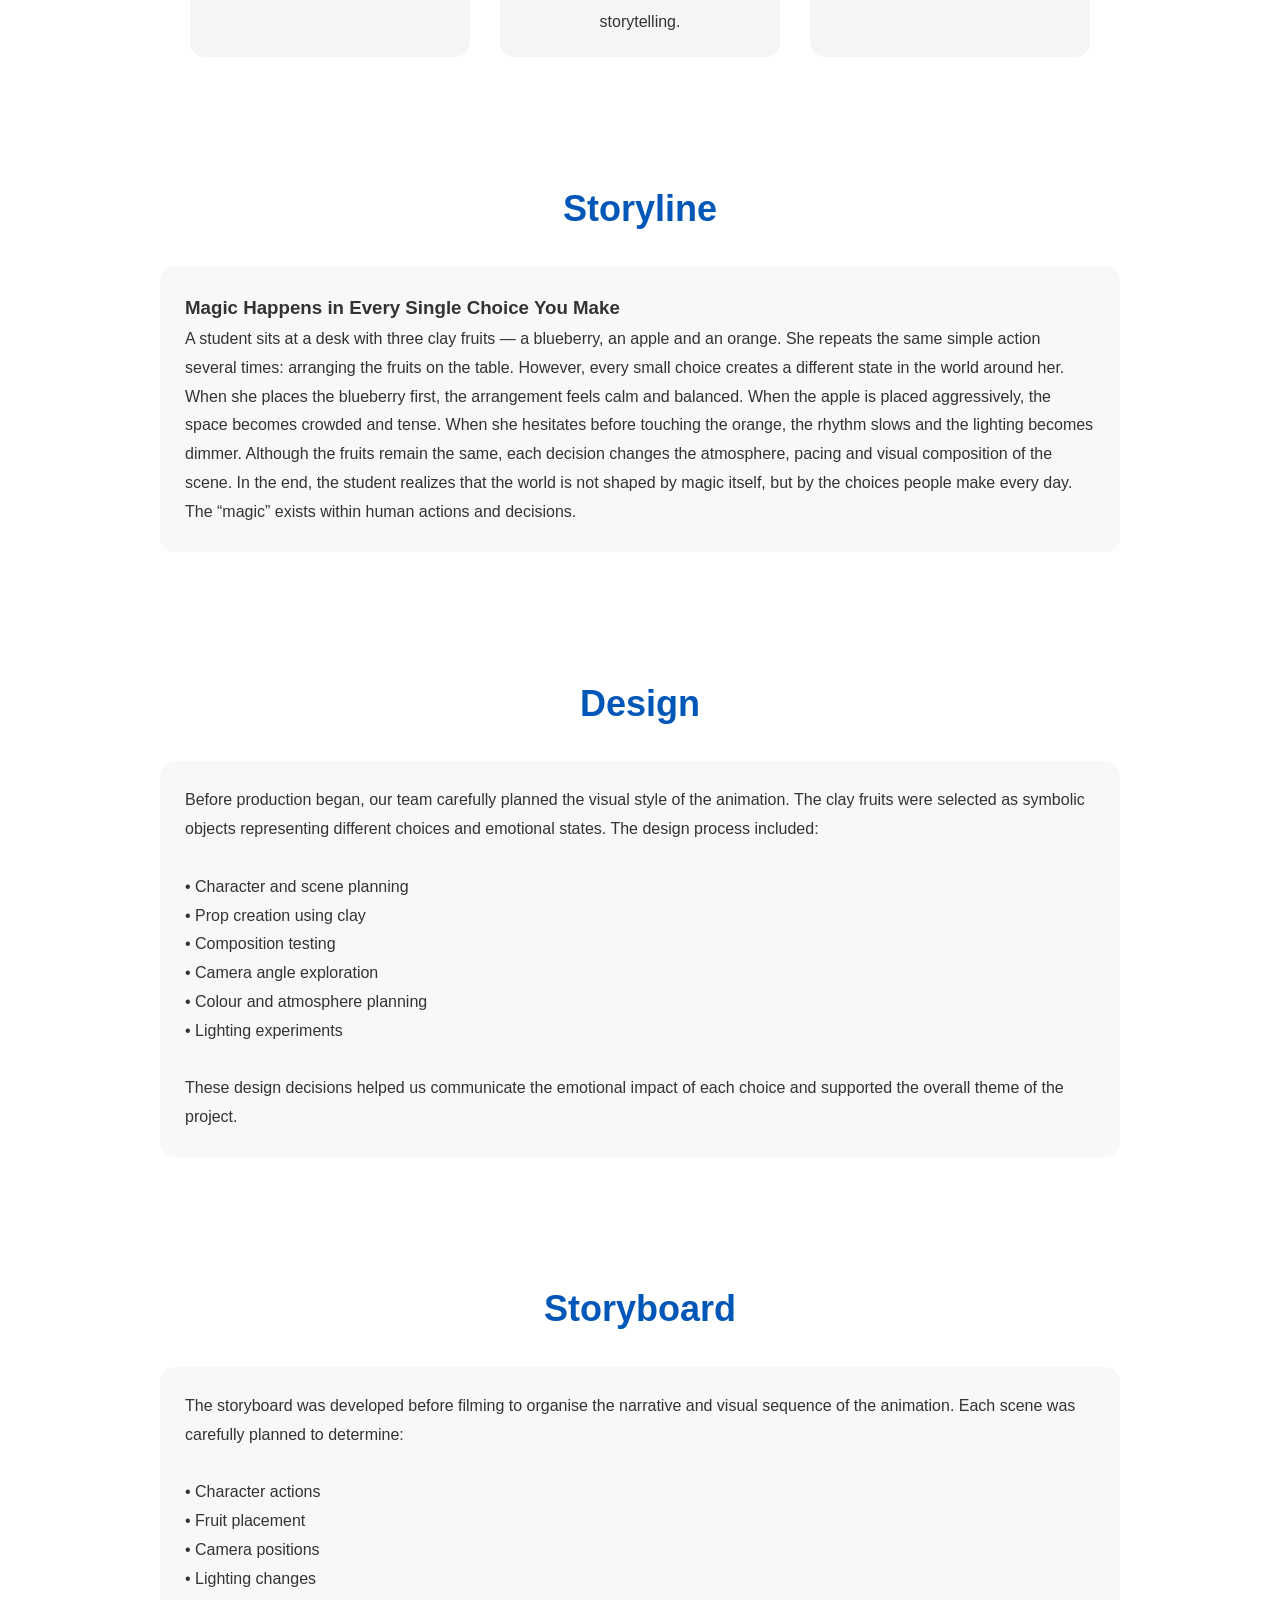
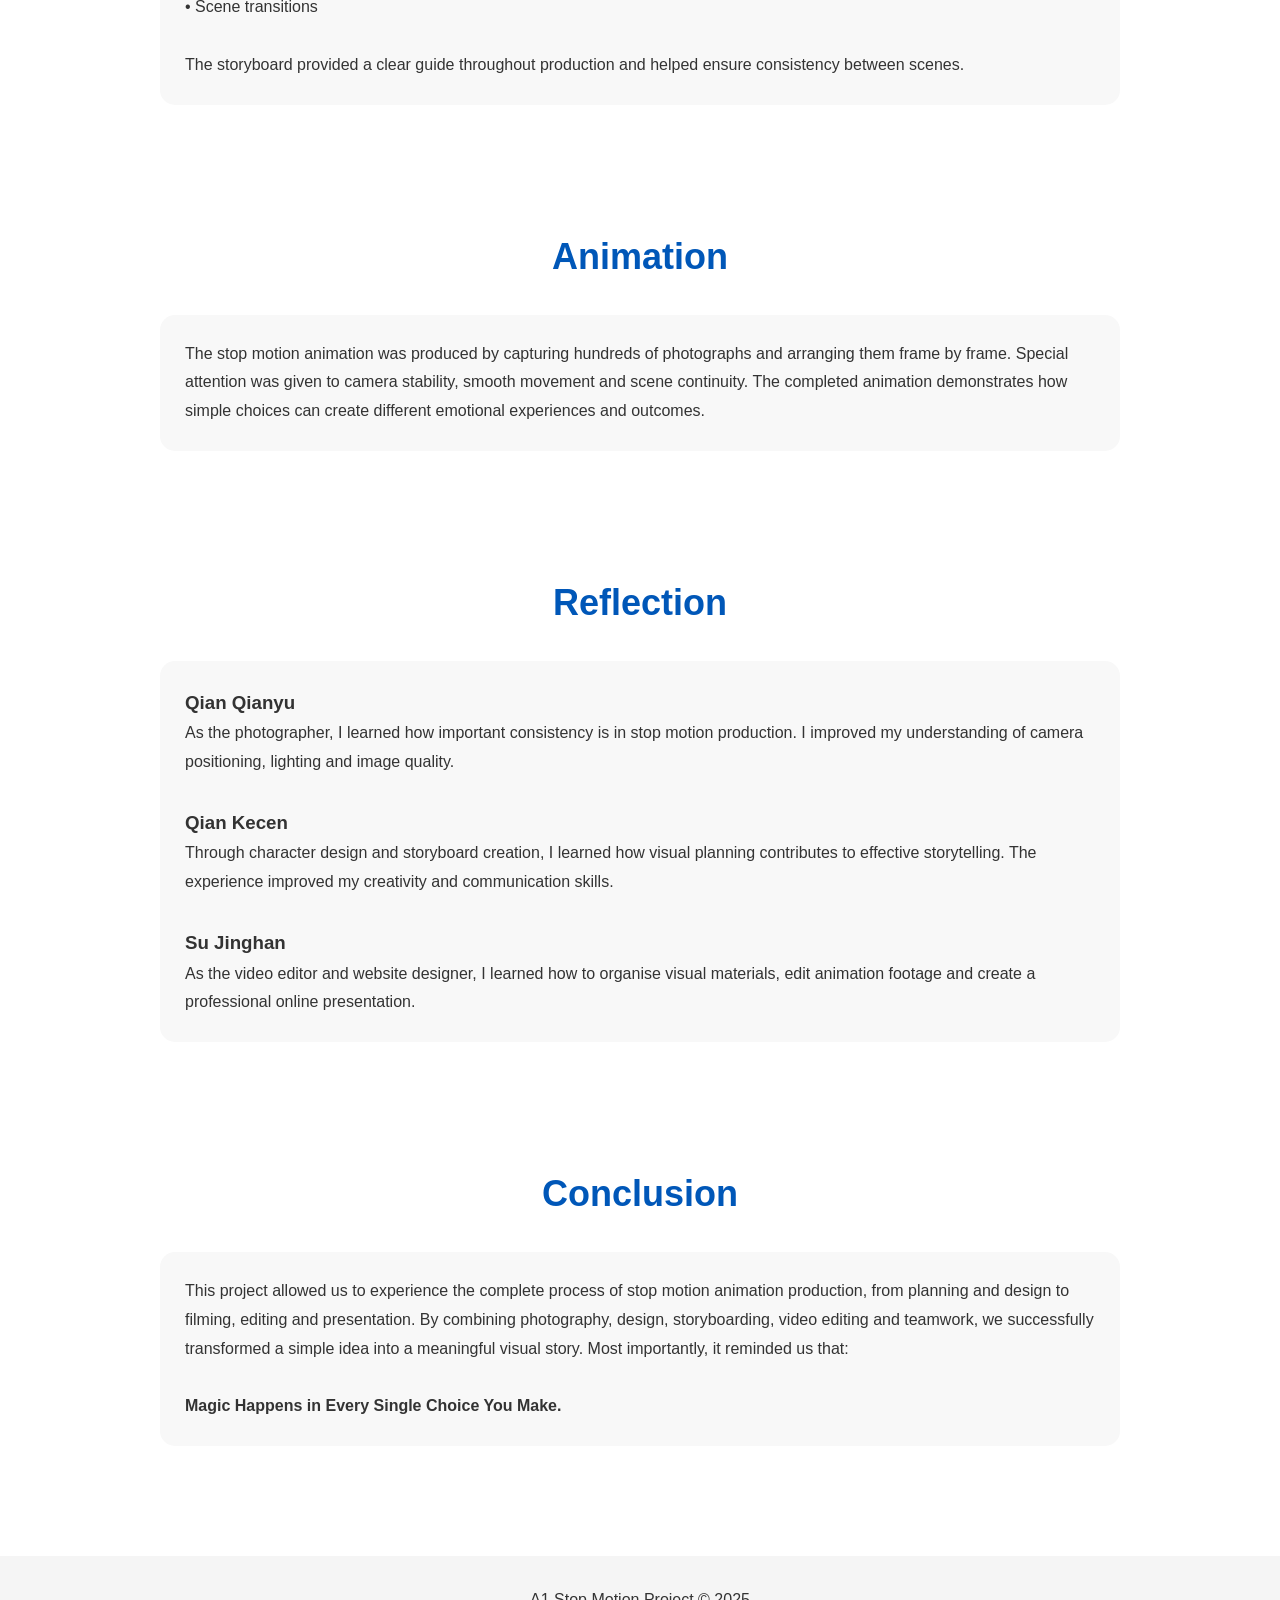
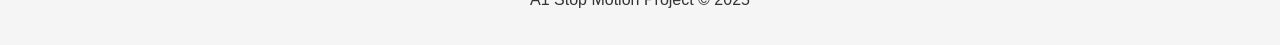
==== commit 33b9e9a7: "Update index.html" ====
--- a/index.html
+++ b/index.html
@@ -163,7 +163,7 @@
 
 <br><br>
 
-Student IDs
+Student ID
 
 <br><br>
 
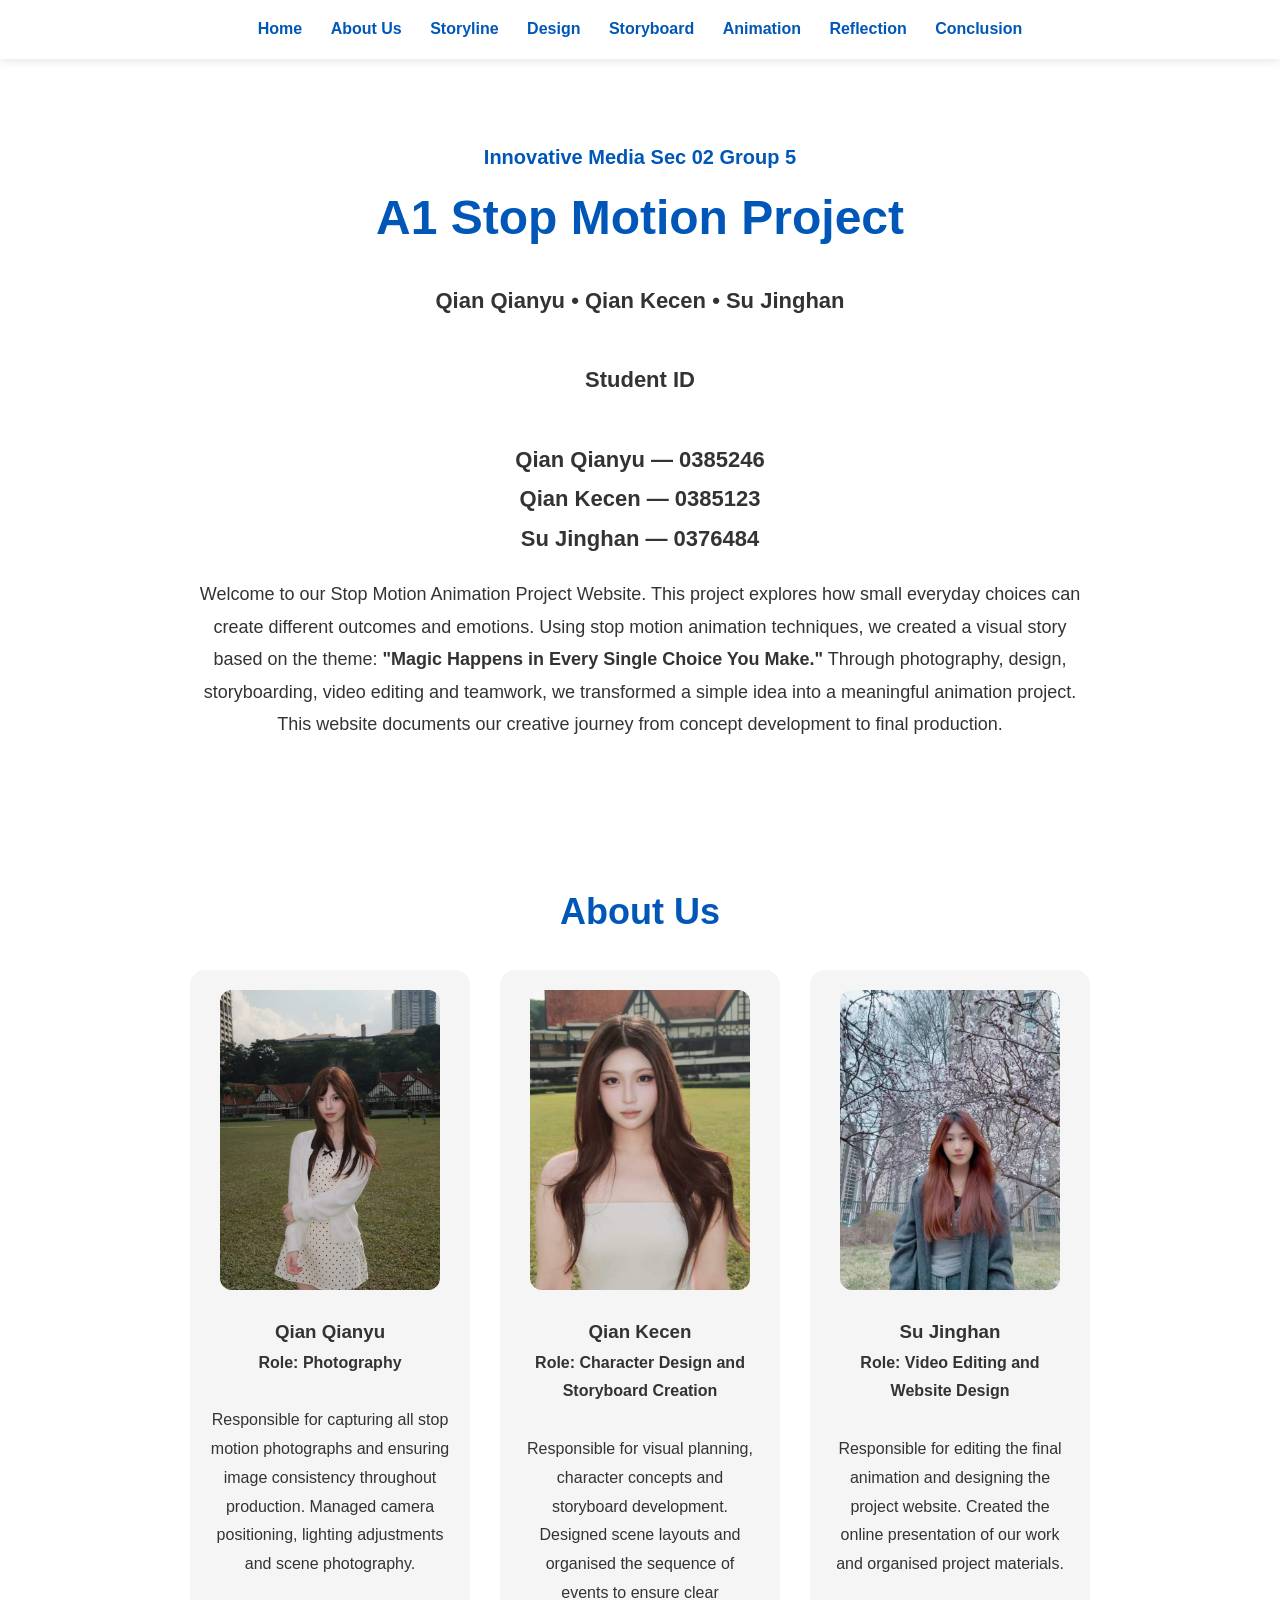
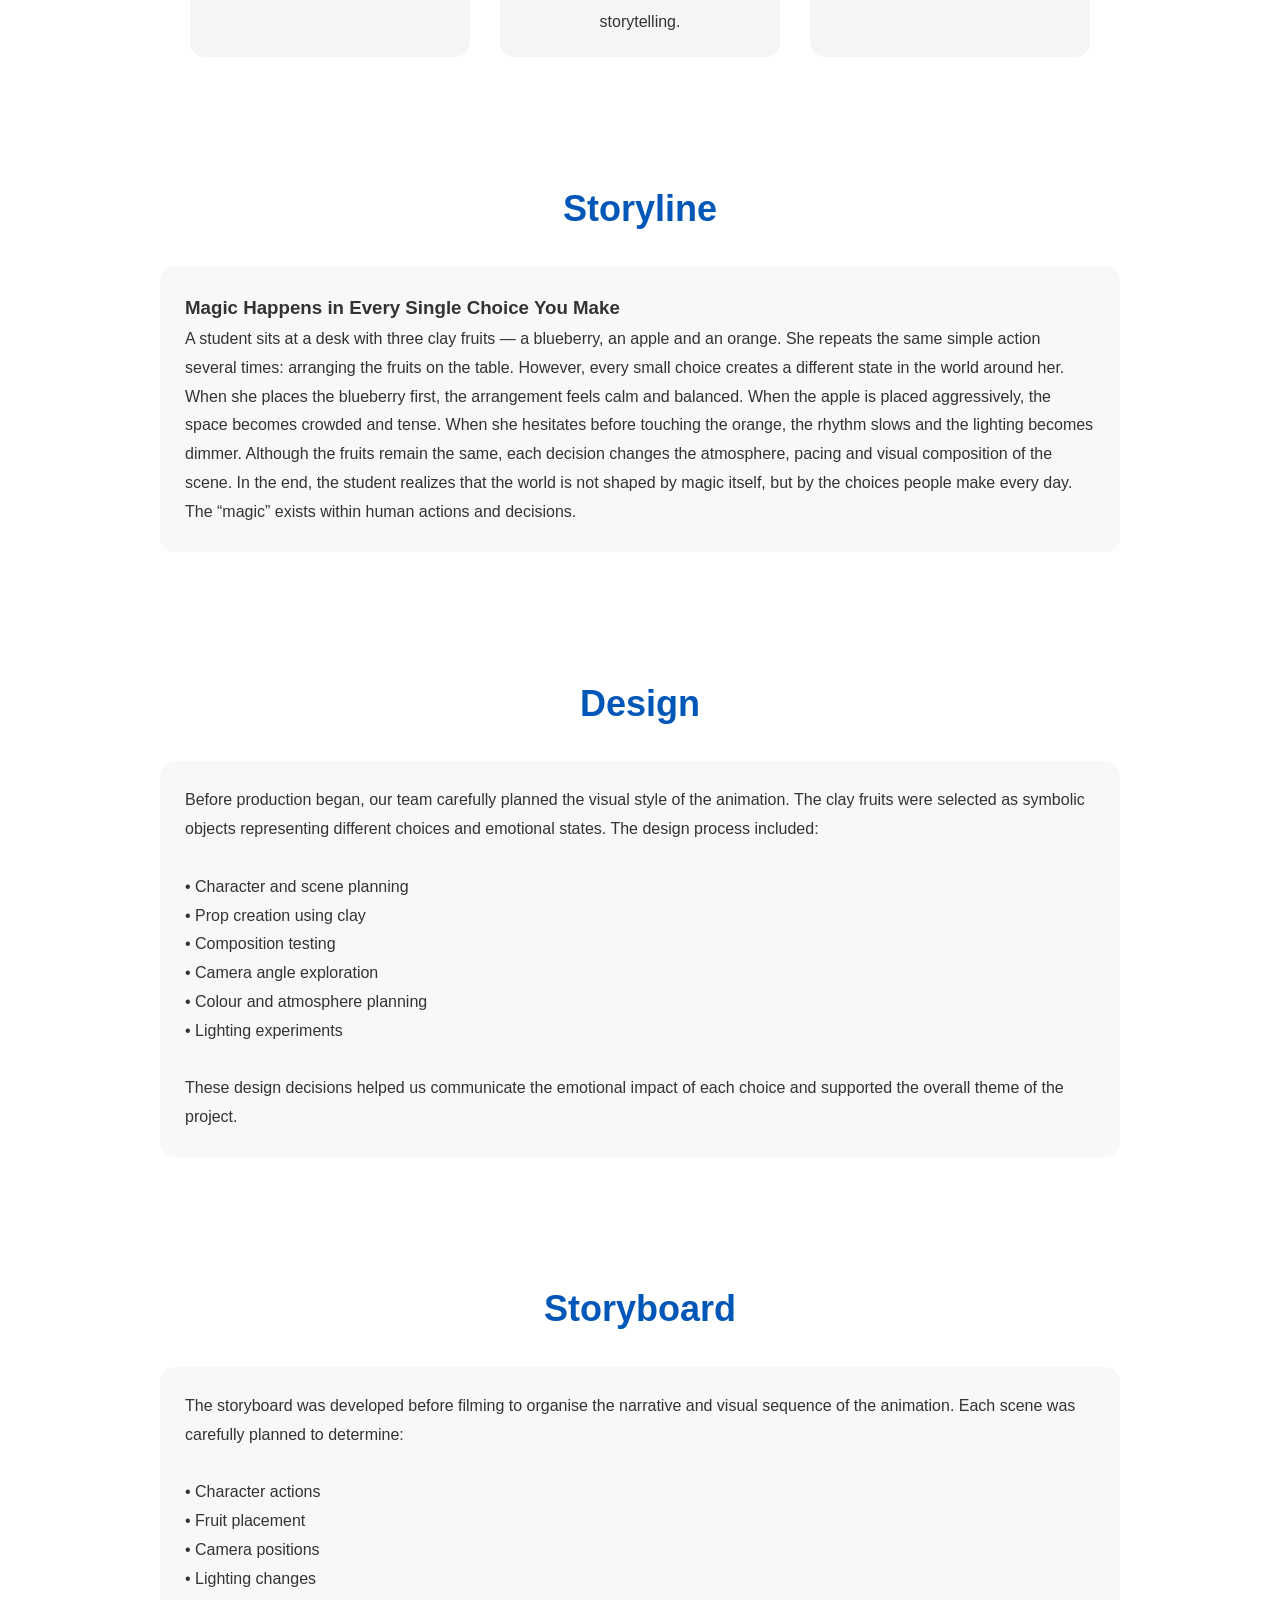
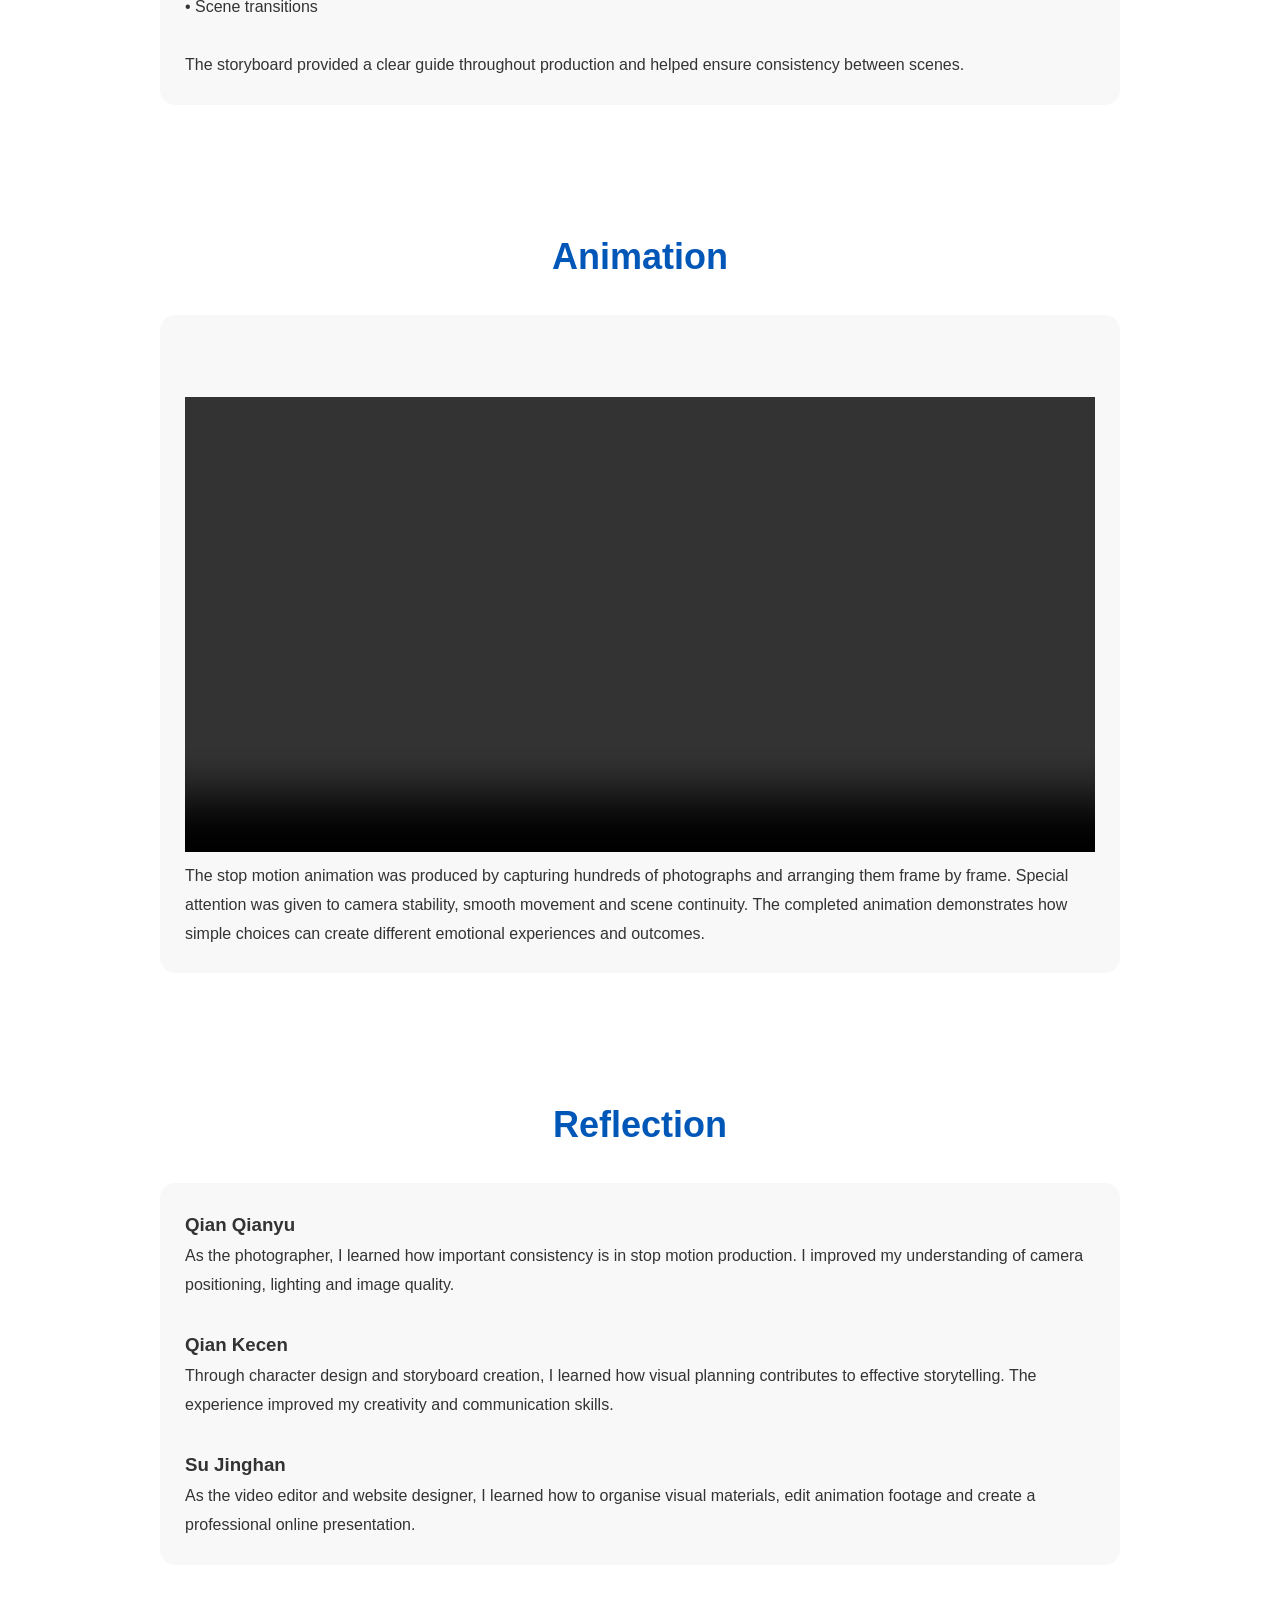
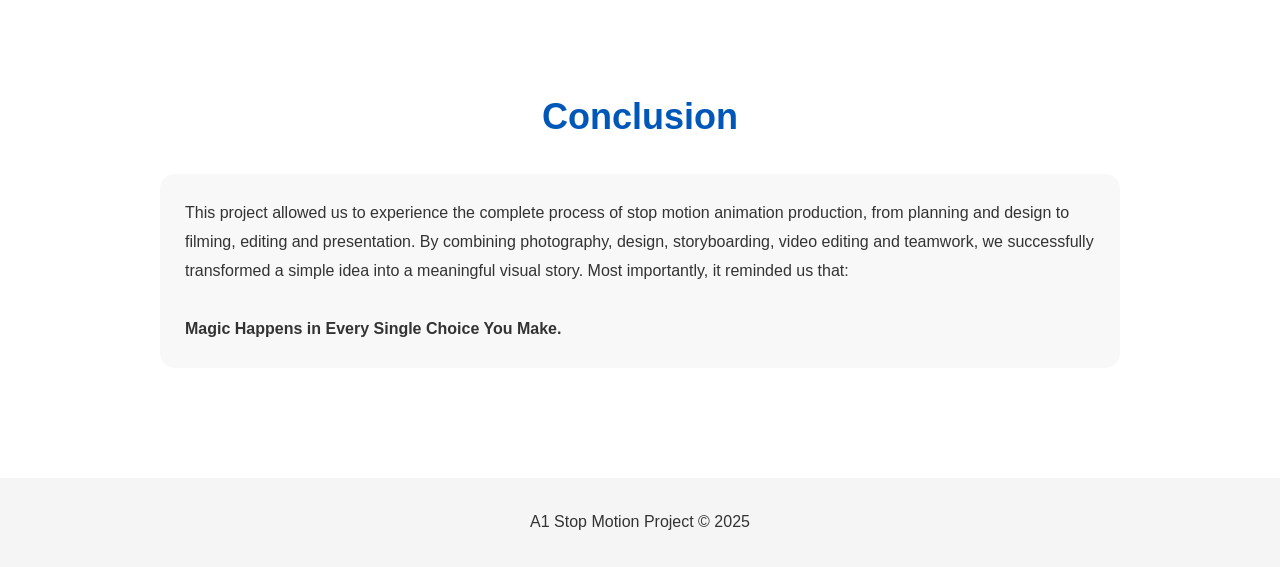
==== commit 284218a3: "Update index.html" ====
--- a/index.html
+++ b/index.html
@@ -354,6 +354,11 @@
 <div class="card">
 
 <p>
+<br><br>
+
+<video width="100%" controls>
+    <source src="A3-sec2-G5.mp4" type="video/mp4">
+</video>
 
 The stop motion animation was produced by capturing hundreds of photographs and arranging them frame by frame.
 
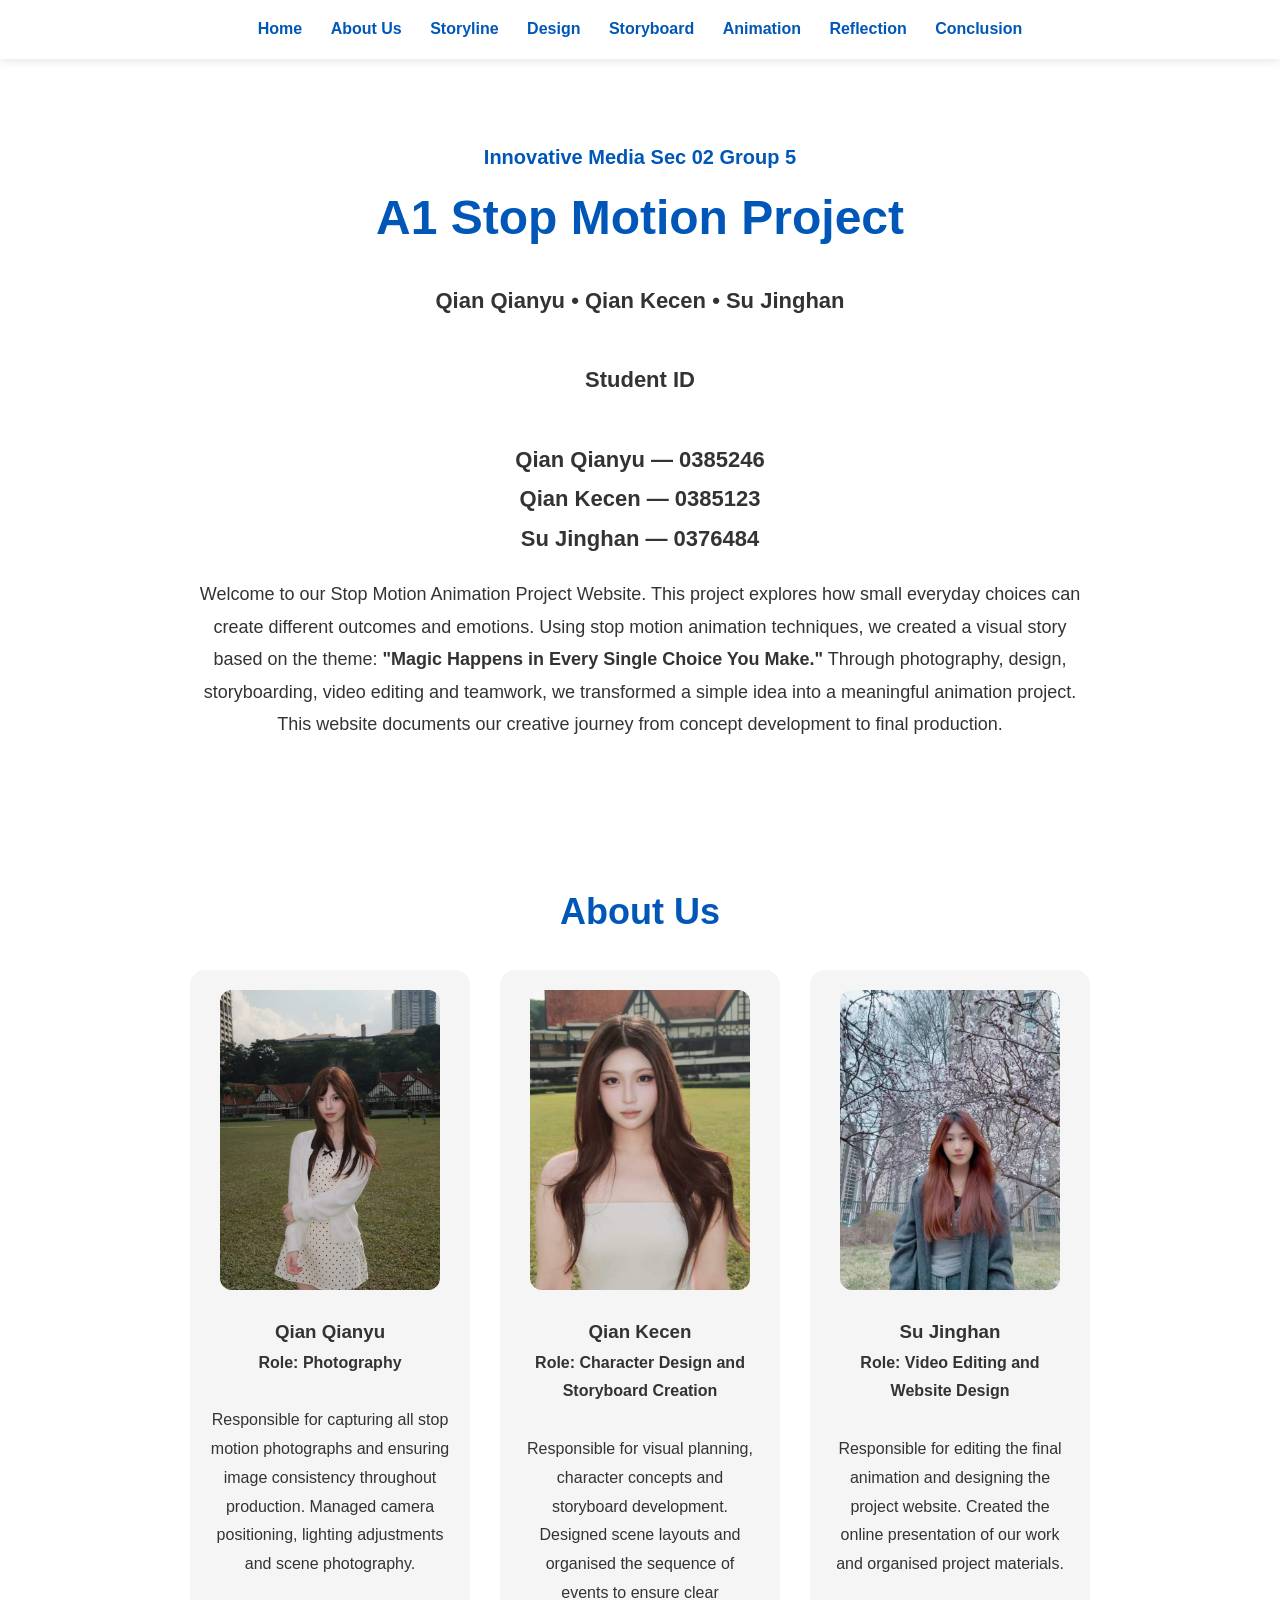
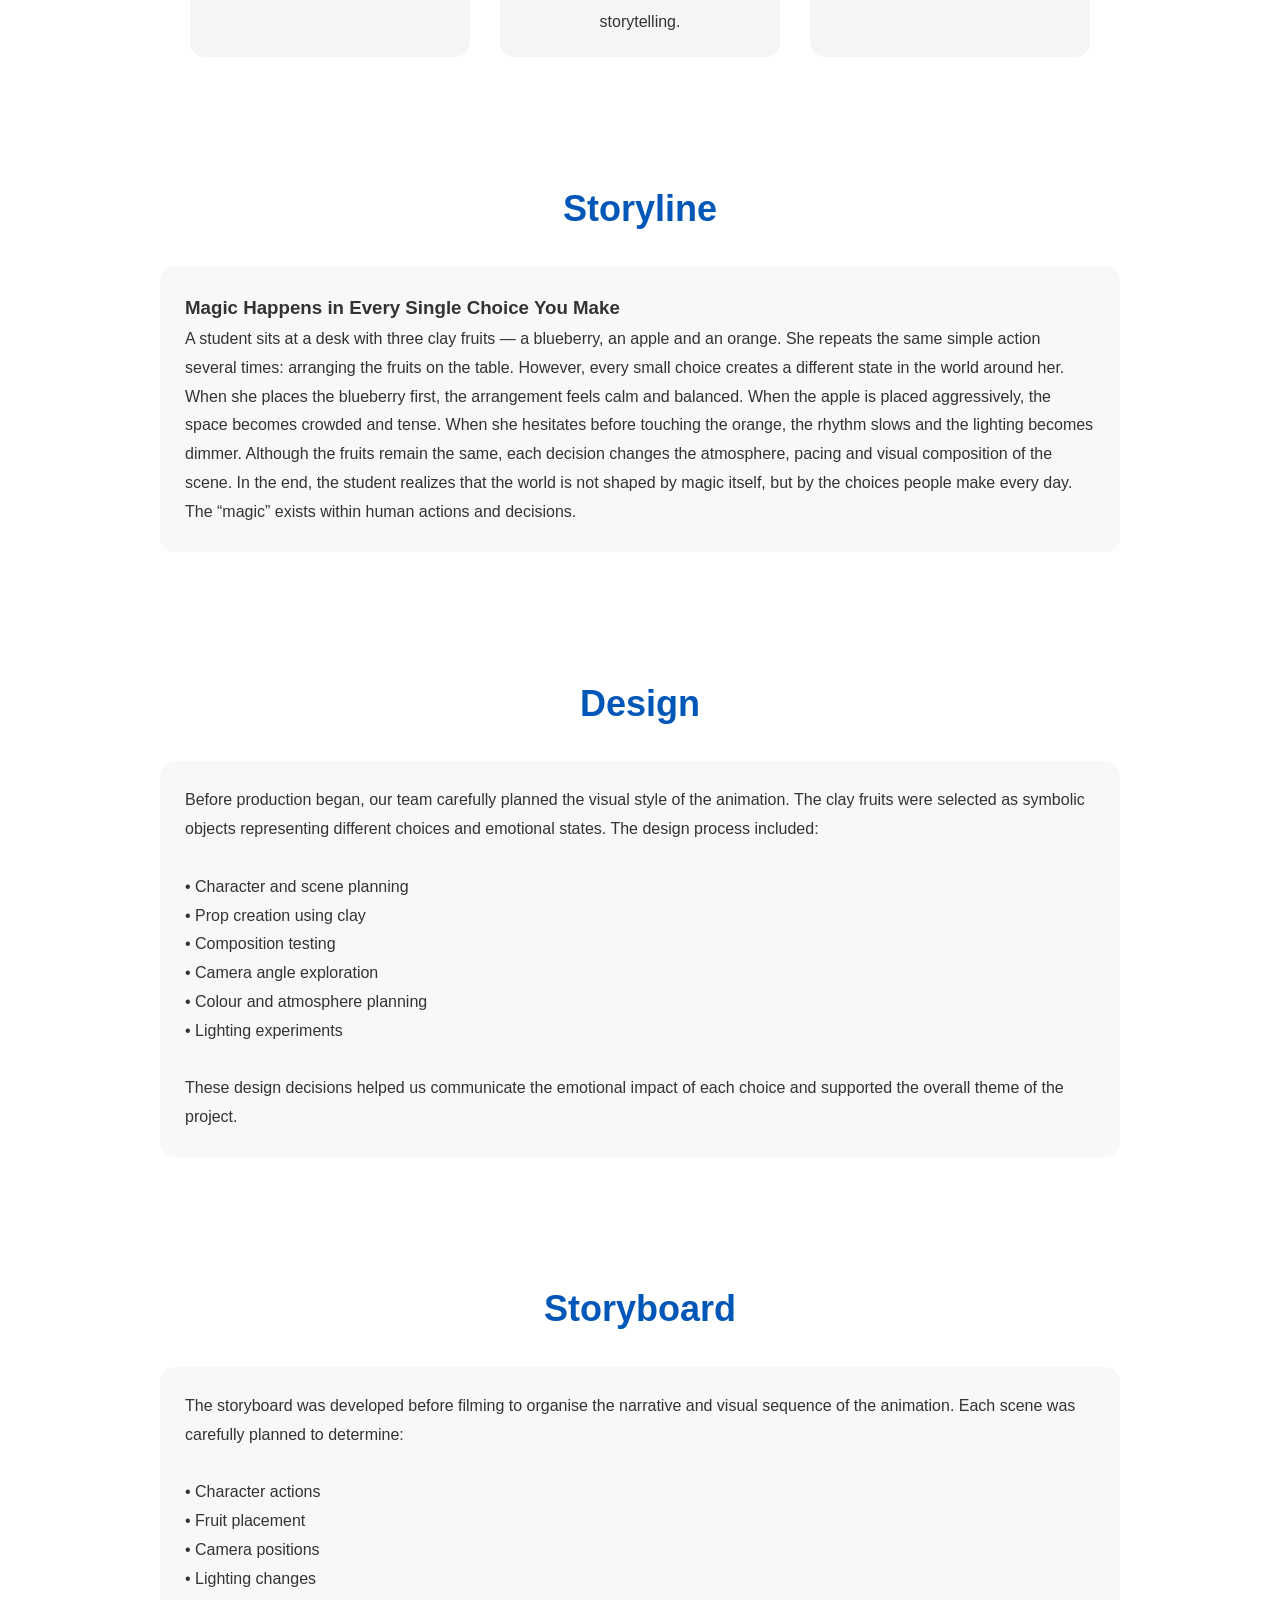
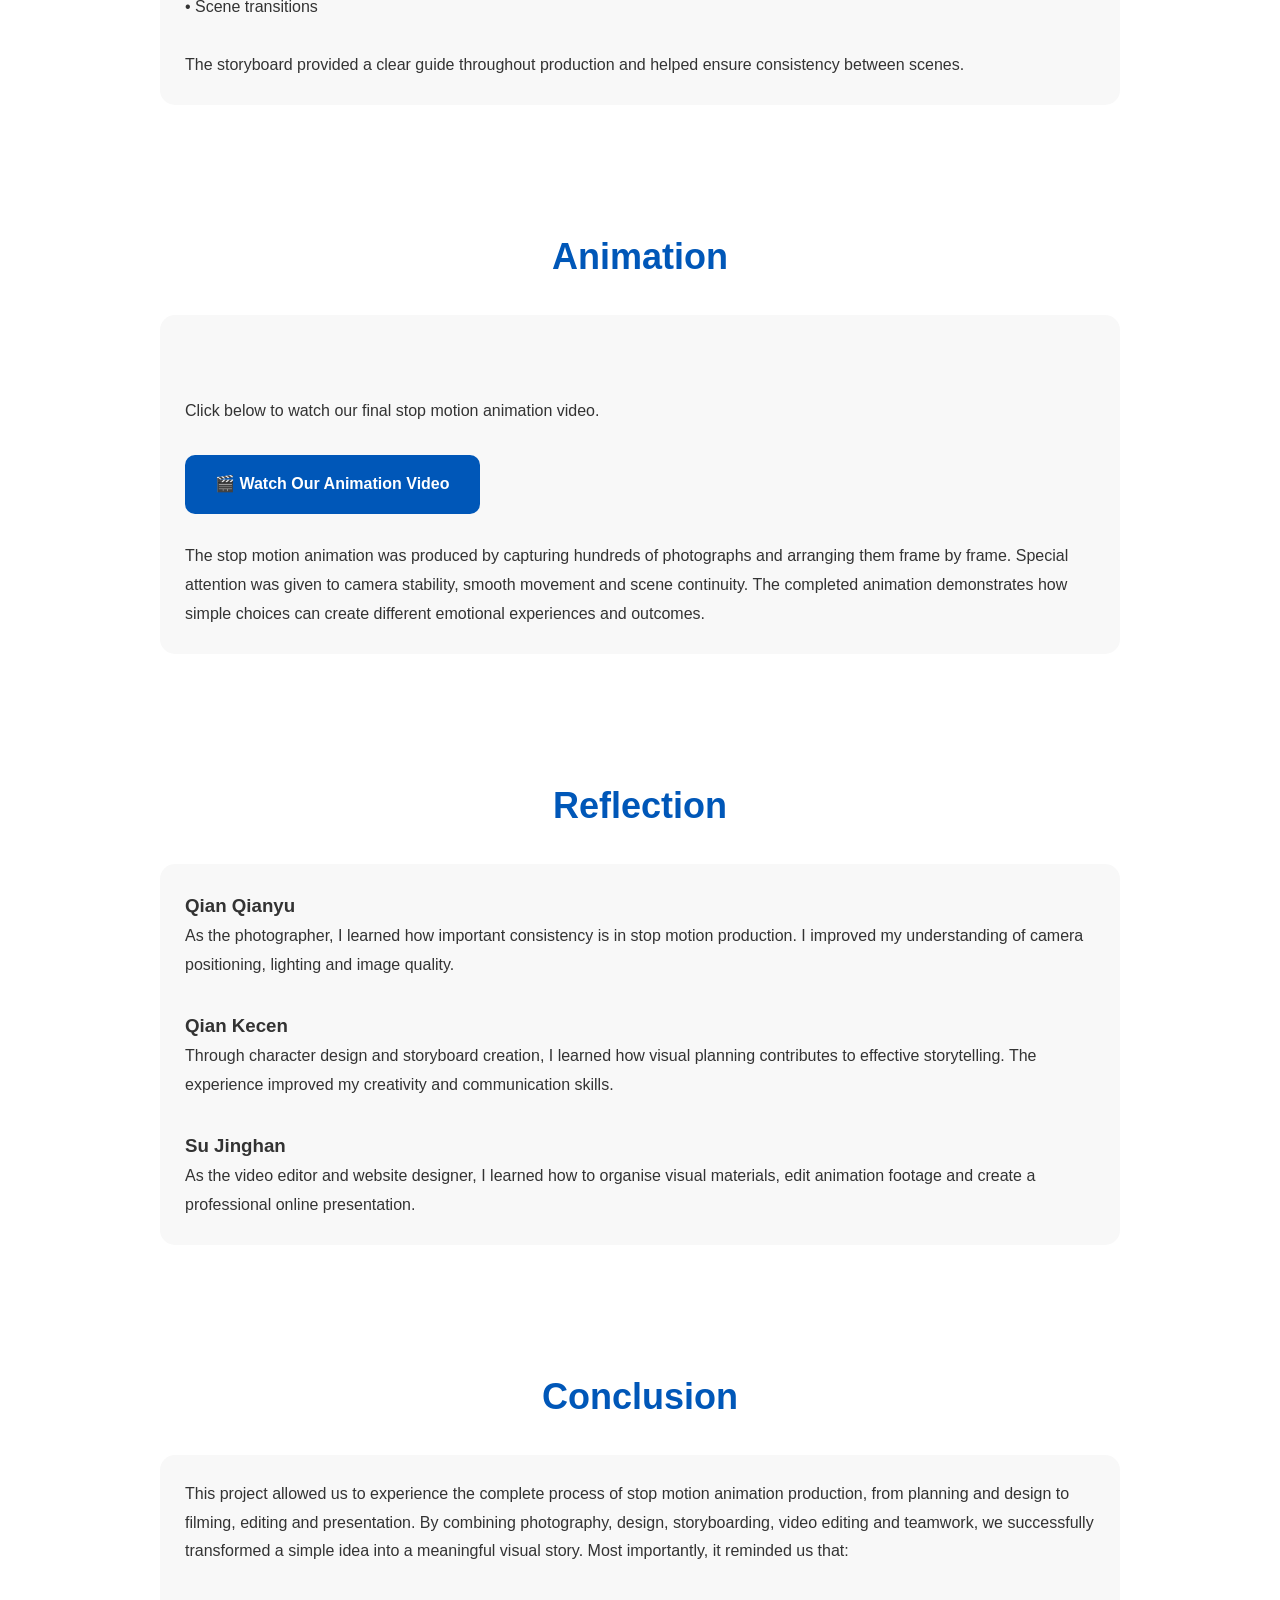
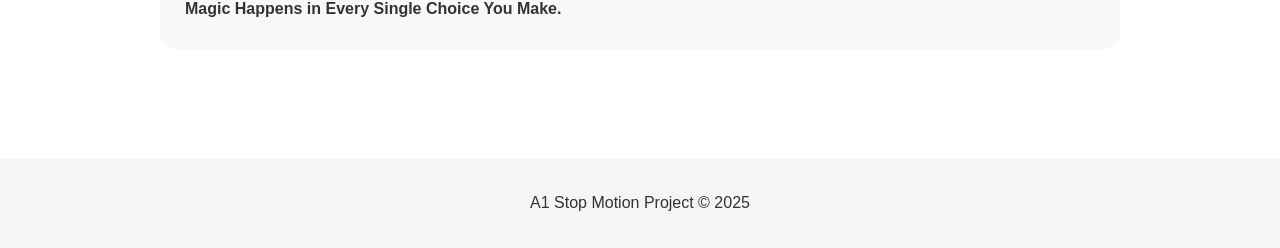
==== commit cdf20c4f: "Update index.html" ====
--- a/index.html
+++ b/index.html
@@ -356,9 +356,25 @@
 <p>
 <br><br>
 
-<video width="100%" controls>
-    <source src="A3-sec2-G5.mp4" type="video/mp4">
-</video>
+<p>
+Click below to watch our final stop motion animation video.
+</p>
+
+<br>
+
+<a href="https://drive.google.com/file/d/1tBp8tozx7Tsf45bzvZgBR0c8WSRQhHNA/view?usp=sharing"
+target="_blank"
+style="background:#0057b8;
+color:white;
+padding:15px 30px;
+text-decoration:none;
+border-radius:10px;
+font-weight:bold;
+display:inline-block;">
+🎬 Watch Our Animation Video
+</a>
+<br><br>
+<p>
 
 The stop motion animation was produced by capturing hundreds of photographs and arranging them frame by frame.
 
